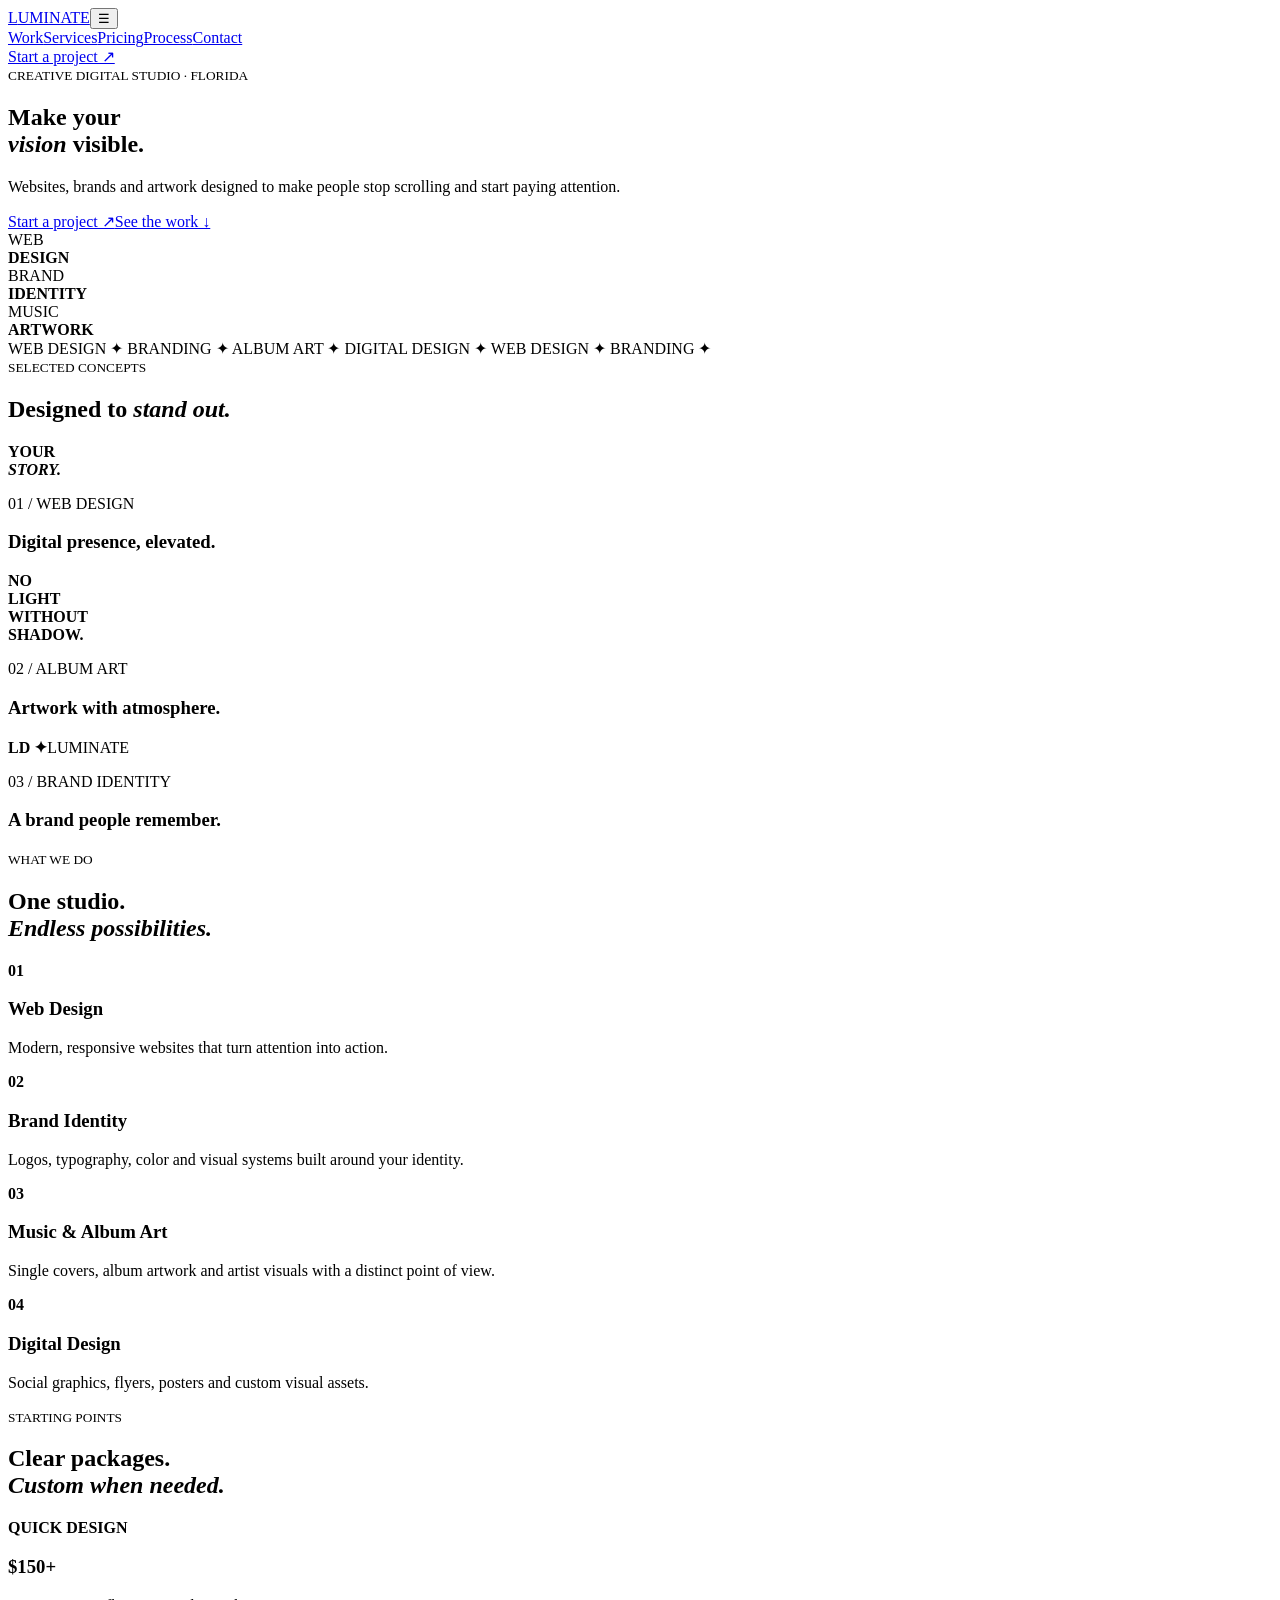
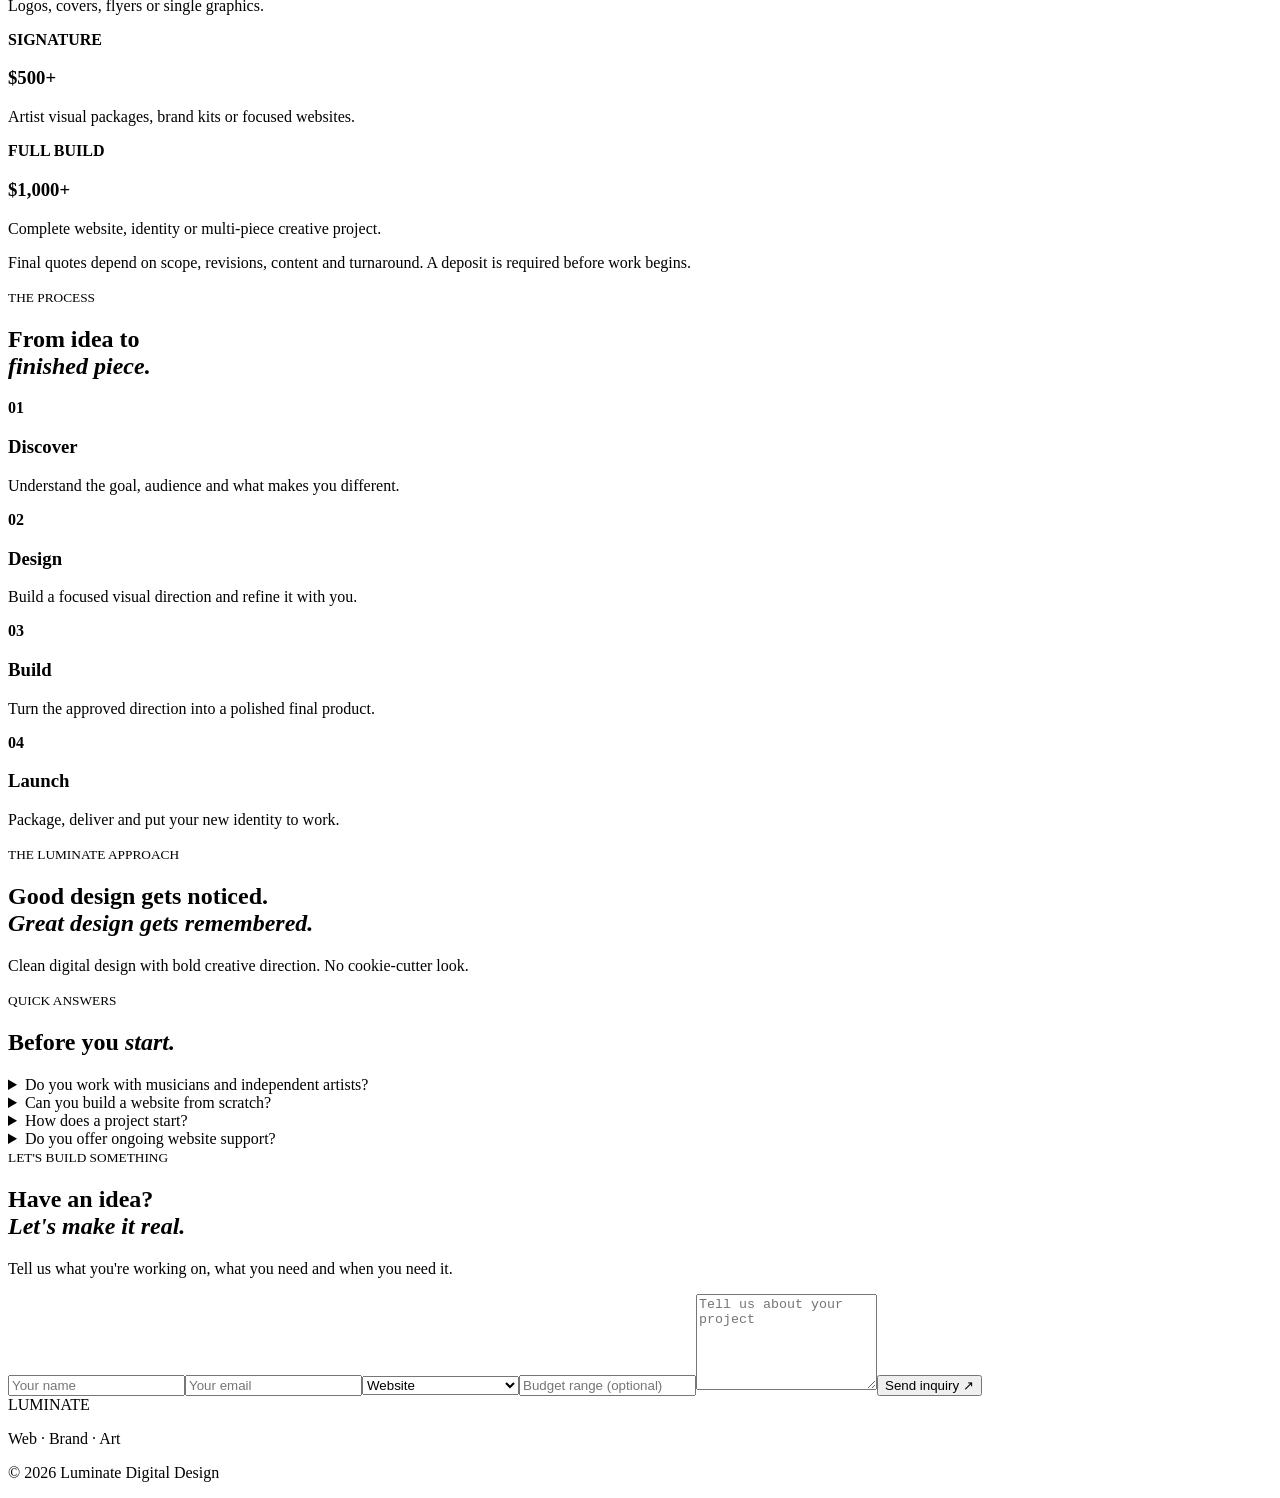
==== index.html @ d730c0eb "Build Luminate website: add index.html" ====
<!doctype html>
<html lang="en">
<head>
<meta charset="utf-8"><meta name="viewport" content="width=device-width,initial-scale=1">
<meta name="description" content="Luminate Digital Design creates bold websites, brand identities, logos, artist visuals, album artwork and digital design.">
<link rel="icon" href="assets/favicon.svg" type="image/svg+xml"><meta name="theme-color" content="#09090b"><meta property="og:title" content="Luminate Digital Design"><meta property="og:description" content="Web. Brand. Art. Make your vision visible.">
<title>Luminate Digital Design — Web · Brand · Art</title><link rel="stylesheet" href="styles.css">
</head>
<body>
<header><a class="logo" href="#top" aria-label="Luminate home">L<span>UMINATE</span></a><button class="menu" id="menu" aria-label="Open menu">☰</button><nav id="nav"><a href="#work">Work</a><a href="#services">Services</a><a href="#pricing">Pricing</a><a href="#process">Process</a><a href="#contact">Contact</a></nav><a class="cta" href="#contact">Start a project ↗</a></header>
<main id="top">
<section class="hero"><div><small>CREATIVE DIGITAL STUDIO · FLORIDA</small><h1>Make your<br><i>vision</i> visible.</h1><p>Websites, brands and artwork designed to make people stop scrolling and start paying attention.</p><div class="actions"><a class="button" href="#contact">Start a project ↗</a><a class="textlink" href="#work">See the work ↓</a></div></div><div class="hero-art"><div class="orb"></div><div class="card c1">WEB<br><b>DESIGN</b></div><div class="card c2">BRAND<br><b>IDENTITY</b></div><div class="card c3">MUSIC<br><b>ARTWORK</b></div></div></section>
<div class="ticker">WEB DESIGN ✦ BRANDING ✦ ALBUM ART ✦ DIGITAL DESIGN ✦ WEB DESIGN ✦ BRANDING ✦</div>
<section id="work"><small>SELECTED CONCEPTS</small><h2>Designed to <i>stand out.</i></h2><div class="grid"><article class="wide"><div class="mock website"><strong>YOUR<br><i>STORY.</i></strong></div><p>01 / WEB DESIGN</p><h3>Digital presence, elevated.</h3></article><article><div class="mock album"><strong>NO<br>LIGHT<br>WITHOUT<br>SHADOW.</strong></div><p>02 / ALBUM ART</p><h3>Artwork with atmosphere.</h3></article><article><div class="mock brand"><strong>LD ✦</strong><span>LUMINATE</span></div><p>03 / BRAND IDENTITY</p><h3>A brand people remember.</h3></article></div></section>
<section id="services"><small>WHAT WE DO</small><h2>One studio.<br><i>Endless possibilities.</i></h2><div class="services"><div><b>01</b><h3>Web Design</h3><p>Modern, responsive websites that turn attention into action.</p></div><div><b>02</b><h3>Brand Identity</h3><p>Logos, typography, color and visual systems built around your identity.</p></div><div><b>03</b><h3>Music & Album Art</h3><p>Single covers, album artwork and artist visuals with a distinct point of view.</p></div><div><b>04</b><h3>Digital Design</h3><p>Social graphics, flyers, posters and custom visual assets.</p></div></div></section>
<section id="pricing"><small>STARTING POINTS</small><h2>Clear packages.<br><i>Custom when needed.</i></h2><div class="prices"><div><b>QUICK DESIGN</b><h3>$150+</h3><p>Logos, covers, flyers or single graphics.</p></div><div><b>SIGNATURE</b><h3>$500+</h3><p>Artist visual packages, brand kits or focused websites.</p></div><div><b>FULL BUILD</b><h3>$1,000+</h3><p>Complete website, identity or multi-piece creative project.</p></div></div><p class="fine">Final quotes depend on scope, revisions, content and turnaround. A deposit is required before work begins.</p></section>
<section id="process"><small>THE PROCESS</small><h2>From idea to<br><i>finished piece.</i></h2><div class="steps"><div><b>01</b><h3>Discover</h3><p>Understand the goal, audience and what makes you different.</p></div><div><b>02</b><h3>Design</h3><p>Build a focused visual direction and refine it with you.</p></div><div><b>03</b><h3>Build</h3><p>Turn the approved direction into a polished final product.</p></div><div><b>04</b><h3>Launch</h3><p>Package, deliver and put your new identity to work.</p></div></div></section>
<section class="manifesto"><small>THE LUMINATE APPROACH</small><h2>Good design gets noticed.<br><i>Great design gets remembered.</i></h2><p>Clean digital design with bold creative direction. No cookie-cutter look.</p></section>
<section class="faq"><small>QUICK ANSWERS</small><h2>Before you <i>start.</i></h2><details><summary>Do you work with musicians and independent artists?</summary><p>Yes. Album covers, single artwork, artist branding and launch graphics are a core part of the studio.</p></details><details><summary>Can you build a website from scratch?</summary><p>Yes. Luminate can handle the visual direction, responsive front-end build and launch-ready files.</p></details><details><summary>How does a project start?</summary><p>Send an inquiry with your idea, scope and deadline. You'll receive a clear next step and quote.</p></details><details><summary>Do you offer ongoing website support?</summary><p>Yes. Maintenance and updates can be added after launch.</p></details></section>
<section id="contact" class="contact"><div><small>LET'S BUILD SOMETHING</small><h2>Have an idea?<br><i>Let's make it real.</i></h2><p>Tell us what you're working on, what you need and when you need it.</p></div><form id="form"><input name="name" required placeholder="Your name"><input name="email" type="email" required placeholder="Your email"><select name="project"><option>Website</option><option>Logo / Branding</option><option>Album / Single Artwork</option><option>Artist Package</option><option>Digital Design</option><option>Other</option></select><input name="budget" placeholder="Budget range (optional)"><textarea name="message" rows="6" required placeholder="Tell us about your project"></textarea><button class="button" type="submit">Send inquiry ↗</button><span id="status" aria-live="polite"></span></form></section>
</main>
<footer><div class="logo">L<span>UMINATE</span></div><p>Web · Brand · Art</p><p>© 2026 Luminate Digital Design</p></footer><script src="script.js"></script>
</body></html>
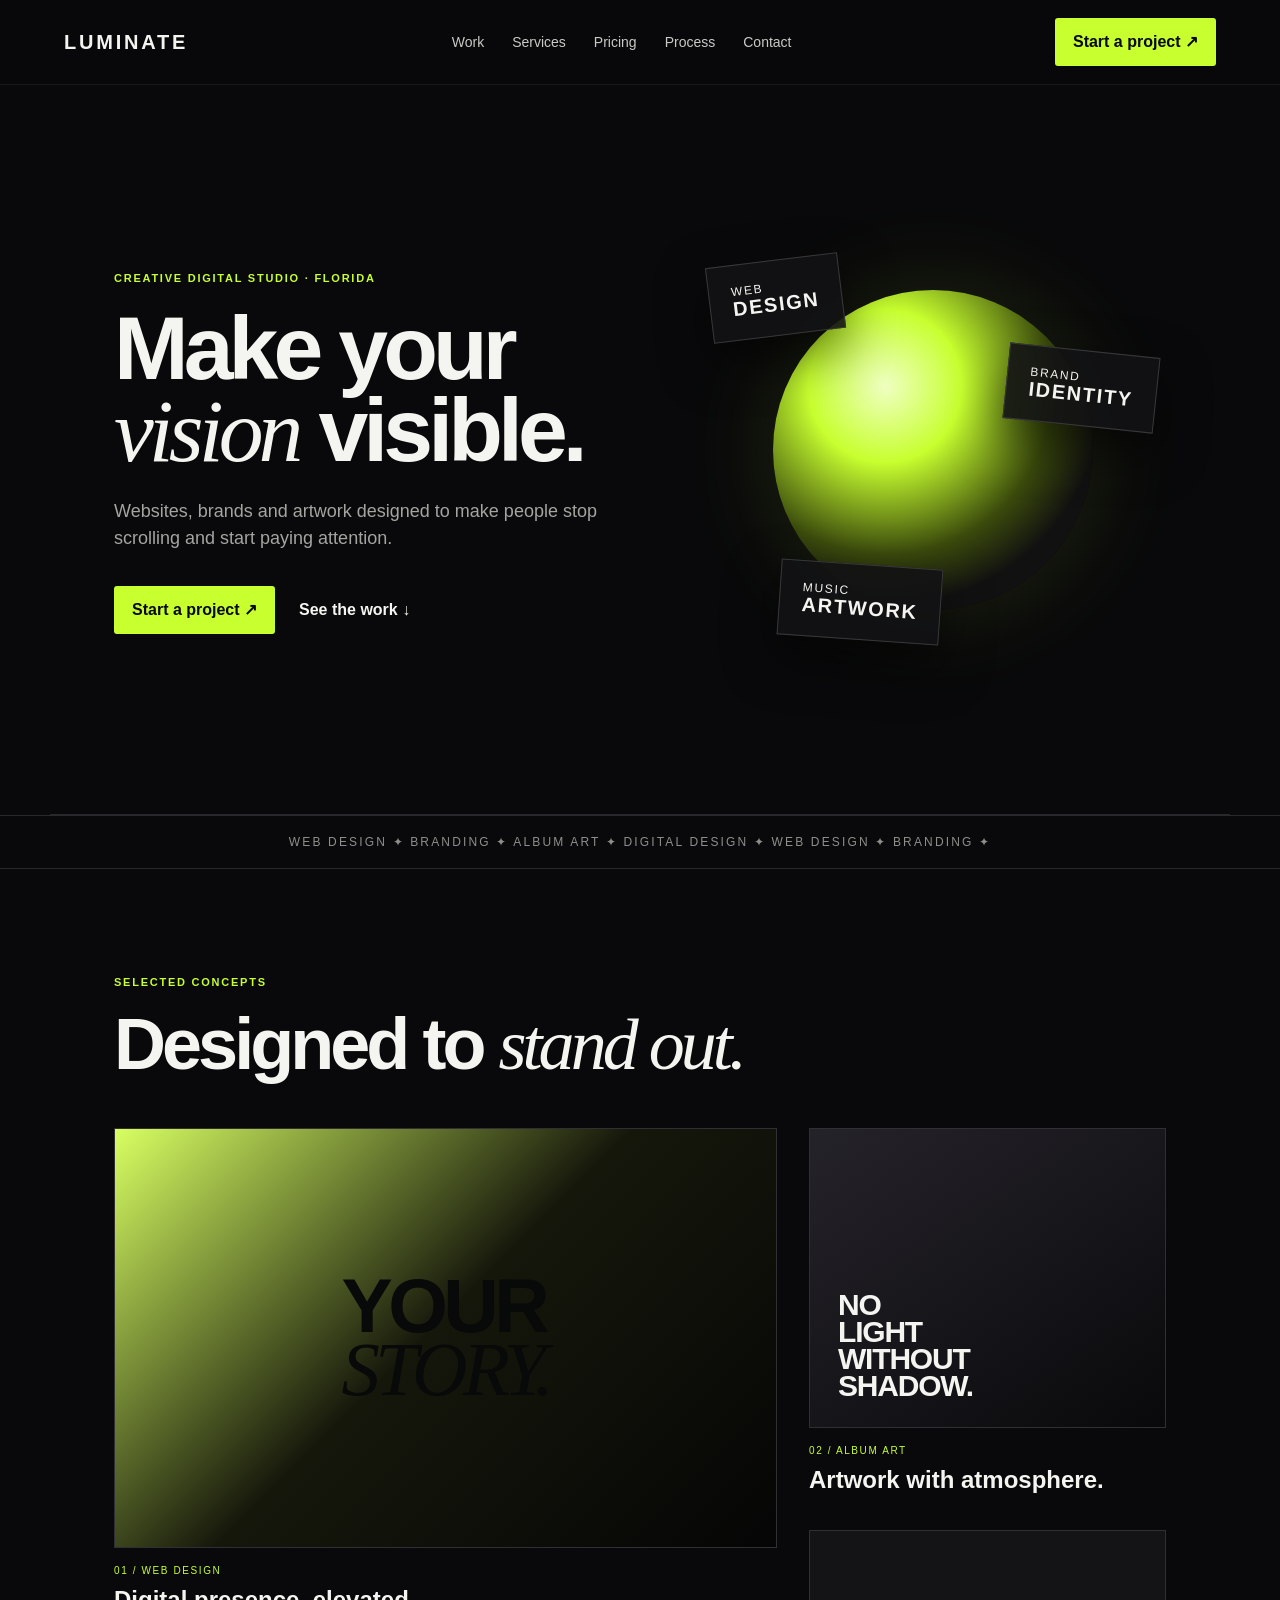
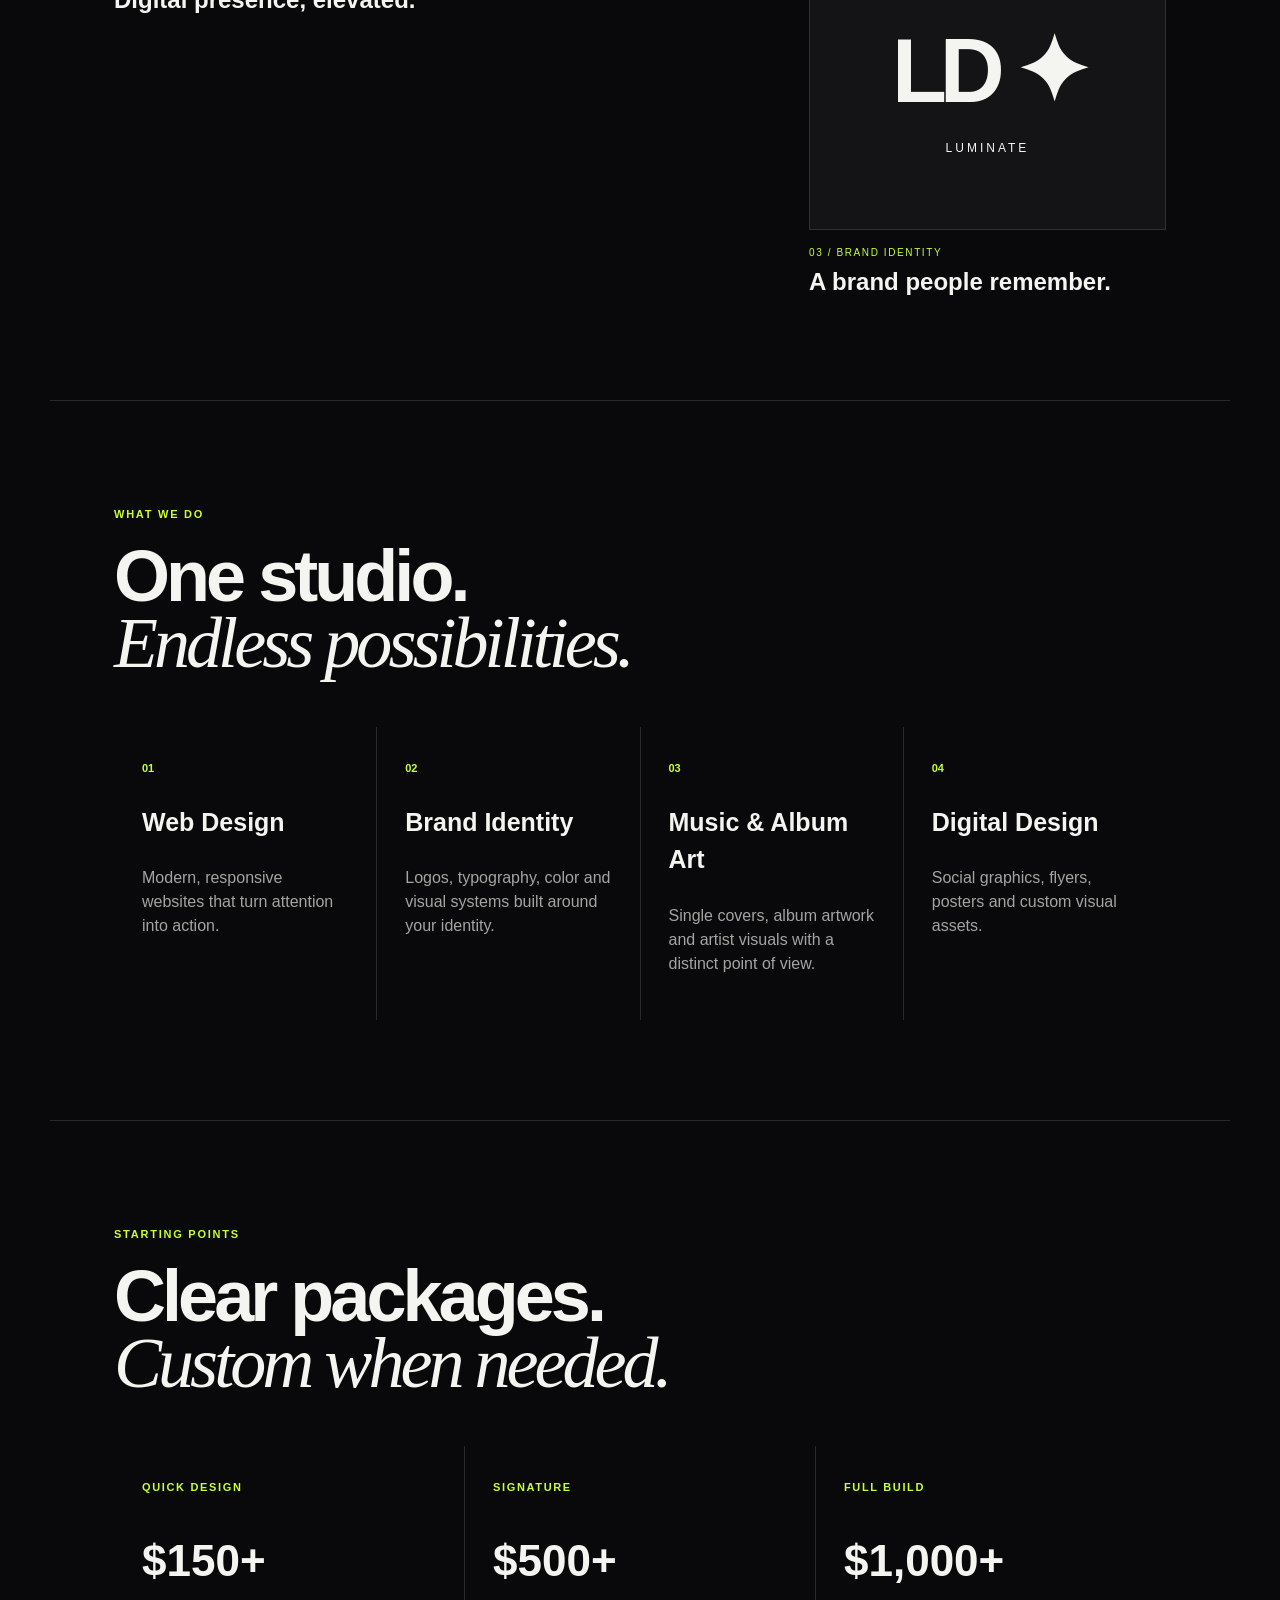
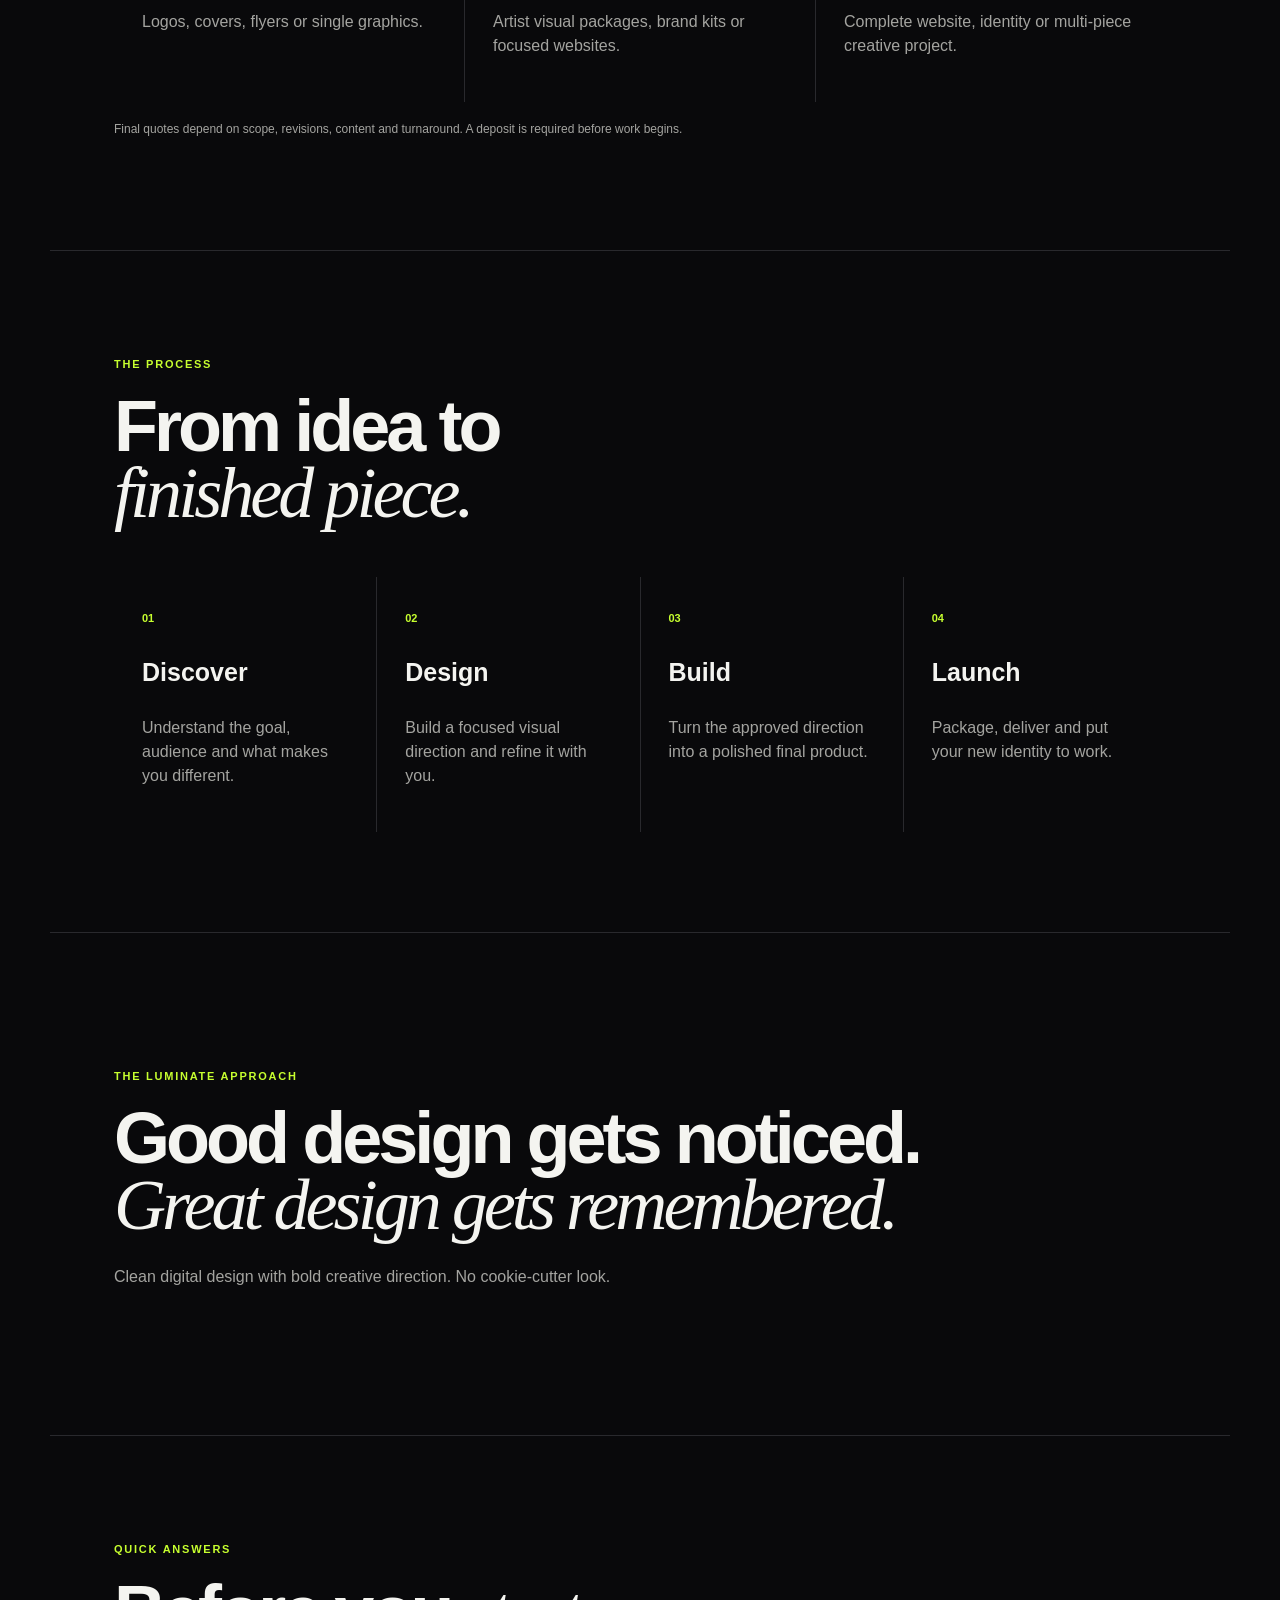
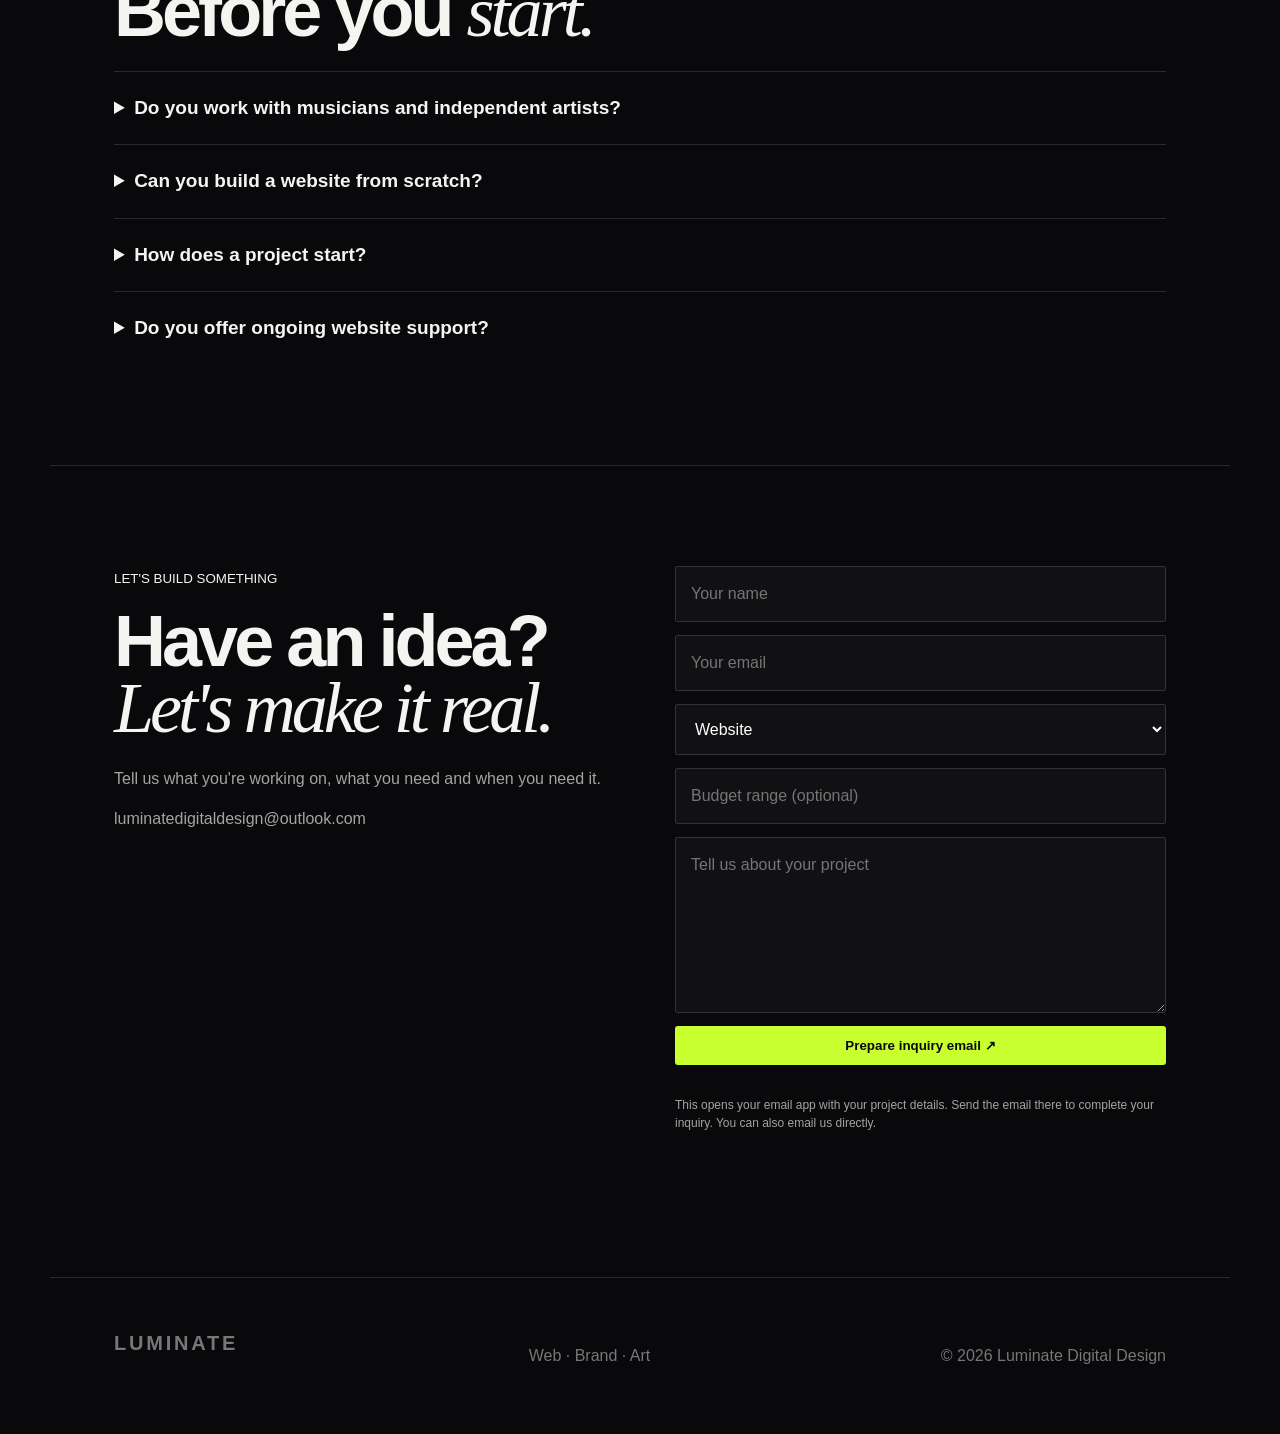
==== commit 42a3b9f8: "Clarify email inquiries and add direct business contact" ====
--- a/index.html
+++ b/index.html
@@ -4,7 +4,7 @@
 <meta charset="utf-8"><meta name="viewport" content="width=device-width,initial-scale=1">
 <meta name="description" content="Luminate Digital Design creates bold websites, brand identities, logos, artist visuals, album artwork and digital design.">
 <link rel="icon" href="assets/favicon.svg" type="image/svg+xml"><meta name="theme-color" content="#09090b"><meta property="og:title" content="Luminate Digital Design"><meta property="og:description" content="Web. Brand. Art. Make your vision visible.">
-<title>Luminate Digital Design — Web · Brand · Art</title><link rel="stylesheet" href="styles.css">
+<link rel="canonical" href="https://luminatedigitaldesign.github.io/LuminateDigitalDesign/"><meta property="og:url" content="https://luminatedigitaldesign.github.io/LuminateDigitalDesign/"><title>Luminate Digital Design — Web · Brand · Art</title><link rel="stylesheet" href="styles.css">
 </head>
 <body>
 <header><a class="logo" href="#top" aria-label="Luminate home">L<span>UMINATE</span></a><button class="menu" id="menu" aria-label="Open menu">☰</button><nav id="nav"><a href="#work">Work</a><a href="#services">Services</a><a href="#pricing">Pricing</a><a href="#process">Process</a><a href="#contact">Contact</a></nav><a class="cta" href="#contact">Start a project ↗</a></header>
@@ -17,7 +17,7 @@
 <section id="process"><small>THE PROCESS</small><h2>From idea to<br><i>finished piece.</i></h2><div class="steps"><div><b>01</b><h3>Discover</h3><p>Understand the goal, audience and what makes you different.</p></div><div><b>02</b><h3>Design</h3><p>Build a focused visual direction and refine it with you.</p></div><div><b>03</b><h3>Build</h3><p>Turn the approved direction into a polished final product.</p></div><div><b>04</b><h3>Launch</h3><p>Package, deliver and put your new identity to work.</p></div></div></section>
 <section class="manifesto"><small>THE LUMINATE APPROACH</small><h2>Good design gets noticed.<br><i>Great design gets remembered.</i></h2><p>Clean digital design with bold creative direction. No cookie-cutter look.</p></section>
 <section class="faq"><small>QUICK ANSWERS</small><h2>Before you <i>start.</i></h2><details><summary>Do you work with musicians and independent artists?</summary><p>Yes. Album covers, single artwork, artist branding and launch graphics are a core part of the studio.</p></details><details><summary>Can you build a website from scratch?</summary><p>Yes. Luminate can handle the visual direction, responsive front-end build and launch-ready files.</p></details><details><summary>How does a project start?</summary><p>Send an inquiry with your idea, scope and deadline. You'll receive a clear next step and quote.</p></details><details><summary>Do you offer ongoing website support?</summary><p>Yes. Maintenance and updates can be added after launch.</p></details></section>
-<section id="contact" class="contact"><div><small>LET'S BUILD SOMETHING</small><h2>Have an idea?<br><i>Let's make it real.</i></h2><p>Tell us what you're working on, what you need and when you need it.</p></div><form id="form"><input name="name" required placeholder="Your name"><input name="email" type="email" required placeholder="Your email"><select name="project"><option>Website</option><option>Logo / Branding</option><option>Album / Single Artwork</option><option>Artist Package</option><option>Digital Design</option><option>Other</option></select><input name="budget" placeholder="Budget range (optional)"><textarea name="message" rows="6" required placeholder="Tell us about your project"></textarea><button class="button" type="submit">Send inquiry ↗</button><span id="status" aria-live="polite"></span></form></section>
+<section id="contact" class="contact"><div><small>LET'S BUILD SOMETHING</small><h2>Have an idea?<br><i>Let's make it real.</i></h2><p>Tell us what you're working on, what you need and when you need it.</p><p><a href="mailto:luminatedigitaldesign@outlook.com">luminatedigitaldesign@outlook.com</a></p></div><form id="form"><input name="name" aria-label="Your name" autocomplete="name" required placeholder="Your name"><input name="email" aria-label="Your email" autocomplete="email" type="email" required placeholder="Your email"><select name="project" aria-label="Project type"><option>Website</option><option>Logo / Branding</option><option>Album / Single Artwork</option><option>Artist Package</option><option>Digital Design</option><option>Other</option></select><input name="budget" aria-label="Budget range" placeholder="Budget range (optional)"><textarea name="message" aria-label="Project details" rows="6" required placeholder="Tell us about your project"></textarea><button class="button" type="submit">Prepare inquiry email ↗</button><p class="fine">This opens your email app with your project details. Send the email there to complete your inquiry. You can also email us directly.</p><span id="status" aria-live="polite"></span></form></section>
 </main>
 <footer><div class="logo">L<span>UMINATE</span></div><p>Web · Brand · Art</p><p>© 2026 Luminate Digital Design</p></footer><script src="script.js"></script>
 </body></html>
--- a/styles.css
+++ b/styles.css
@@ -0,0 +1 @@
+:root{--bg:#09090b;--panel:#111114;--text:#f4f4f0;--muted:#a4a4a0;--line:#29292d;--accent:#c7ff2f;--max:1180px}*{box-sizing:border-box}html{scroll-behavior:smooth}body{margin:0;background:var(--bg);color:var(--text);font-family:Inter,Arial,sans-serif;line-height:1.5}a{color:inherit;text-decoration:none}header{position:sticky;top:0;z-index:20;display:flex;align-items:center;justify-content:space-between;gap:24px;padding:18px 5%;background:#09090be8;backdrop-filter:blur(14px);border-bottom:1px solid #ffffff12}.logo{font-weight:900;letter-spacing:.14em;font-size:20px}nav{display:flex;gap:28px;color:#c9c9c5;font-size:14px}nav a:hover,.textlink:hover{color:var(--accent)}.cta,.button{background:var(--accent);color:#09090b;border:0;padding:12px 18px;font-weight:800;border-radius:3px;display:inline-block;cursor:pointer}.menu{display:none;background:none;border:0;color:#fff;font-size:26px}.hero,section{max-width:var(--max);margin:auto;padding:100px 5%}.hero{min-height:730px;display:grid;grid-template-columns:1.05fr .95fr;align-items:center;gap:70px}.hero small,section>small{letter-spacing:.16em;color:var(--accent);font-weight:800;font-size:11px}.hero h1,h2{font-size:clamp(50px,7vw,94px);line-height:.92;letter-spacing:-.055em;margin:18px 0 26px}.hero h1 i,h2 i{font-family:Georgia,serif;font-weight:400}.hero p{max-width:620px;color:var(--muted);font-size:18px}.actions{display:flex;gap:24px;align-items:center;margin-top:34px}.textlink{font-weight:700}.hero-art{height:500px;position:relative}.orb{position:absolute;width:320px;height:320px;border-radius:50%;background:radial-gradient(circle at 35% 30%,#efffc2,#c7ff2f 25%,#3b4b0c 55%,#111 72%);left:50%;top:50%;transform:translate(-50%,-50%);box-shadow:0 0 100px #c7ff2f1f}.card{position:absolute;background:#121214e8;border:1px solid #38383b;padding:20px 22px;line-height:1.05;font-size:12px;letter-spacing:.14em;box-shadow:0 20px 50px #0008}.card b{font-size:20px}.c1{left:2%;top:12%;transform:rotate(-7deg)}.c2{right:2%;top:30%;transform:rotate(6deg)}.c3{left:17%;bottom:12%;transform:rotate(4deg)}.ticker{border-block:1px solid var(--line);padding:17px 0;white-space:nowrap;overflow:hidden;color:#8e8e8a;font-size:12px;letter-spacing:.18em;text-align:center}section{border-bottom:1px solid var(--line)}section h2{font-size:clamp(44px,6vw,72px)}.grid{display:grid;grid-template-columns:1.3fr .7fr;gap:32px;margin-top:50px}.grid .wide{grid-row:span 2}.mock{min-height:420px;border:1px solid #303034;display:flex;align-items:center;justify-content:center;overflow:hidden}.mock.website{background:linear-gradient(135deg,#d8ff62,#15170b 48%,#050505);color:#080909}.mock.website strong{font-size:clamp(45px,6vw,80px);line-height:.82;letter-spacing:-.06em}.mock.website i{font-family:Georgia,serif;font-weight:400}.mock.album{min-height:300px;background:linear-gradient(145deg,#25232a,#09090b);align-items:flex-end;justify-content:flex-start;padding:28px}.mock.album strong{font-size:30px;line-height:.9;letter-spacing:-.04em}.mock.brand{min-height:300px;background:#141416;flex-direction:column}.mock.brand strong{font-size:90px;letter-spacing:-.08em}.mock.brand span{letter-spacing:.25em;font-size:12px}.grid article p{color:var(--accent);font-size:10px;letter-spacing:.16em;margin:15px 0 4px}.grid h3{margin:0;font-size:24px}.services,.prices,.steps{display:grid;grid-template-columns:repeat(4,1fr);gap:1px;background:var(--line);margin-top:50px}.services>div,.prices>div,.steps>div{background:var(--bg);padding:28px;min-height:230px}.services b,.steps b{color:var(--accent);font-size:11px}.services h3,.steps h3{font-size:25px}.services p,.steps p,.prices p,.manifesto p,.contact p,.fine{color:var(--muted)}.prices{grid-template-columns:repeat(3,1fr)}.prices>div{min-height:210px}.prices b{font-size:11px;letter-spacing:.15em;color:var(--accent)}.prices h3{font-size:44px;margin:30px 0 5px}.fine{font-size:12px;margin-top:18px}.manifesto{padding-block:130px}.faq details{border-top:1px solid var(--line);padding:22px 0}.faq summary{cursor:pointer;font-size:19px;font-weight:700}.faq details p{max-width:700px;color:var(--muted)}.contact{display:grid;grid-template-columns:1fr 1fr;gap:70px}.contact form{display:grid;gap:13px}input,select,textarea{width:100%;background:#111114;border:1px solid #333337;color:#fff;padding:15px;font:inherit;border-radius:2px}input:focus,select:focus,textarea:focus{outline:2px solid var(--accent);outline-offset:-2px}textarea{resize:vertical}#status{font-size:13px;color:var(--accent);min-height:20px}footer{max-width:var(--max);margin:auto;padding:50px 5%;display:flex;justify-content:space-between;gap:20px;flex-wrap:wrap;color:#777}.button:hover,.cta:hover{filter:brightness(1.08)}@media(max-width:800px){header{padding:15px 5%}.menu{display:block}header nav,header>.cta{display:none}header nav.open{display:flex;position:absolute;top:68px;left:0;right:0;background:#0d0d0f;padding:22px 5%;border-bottom:1px solid var(--line);flex-direction:column;gap:18px}.hero{grid-template-columns:1fr;min-height:auto;padding-top:75px}.hero-art{height:380px}.orb{width:250px;height:250px}.grid{grid-template-columns:1fr}.grid .wide{grid-row:auto}.services,.steps{grid-template-columns:1fr 1fr}.prices,.contact{grid-template-columns:1fr}.contact{gap:30px}section{padding-block:75px}}@media(max-width:520px){.hero h1{font-size:54px}.hero-art{height:300px}.card{padding:14px}.services,.steps{grid-template-columns:1fr}.actions{flex-direction:column;align-items:flex-start}.mock{min-height:320px}}
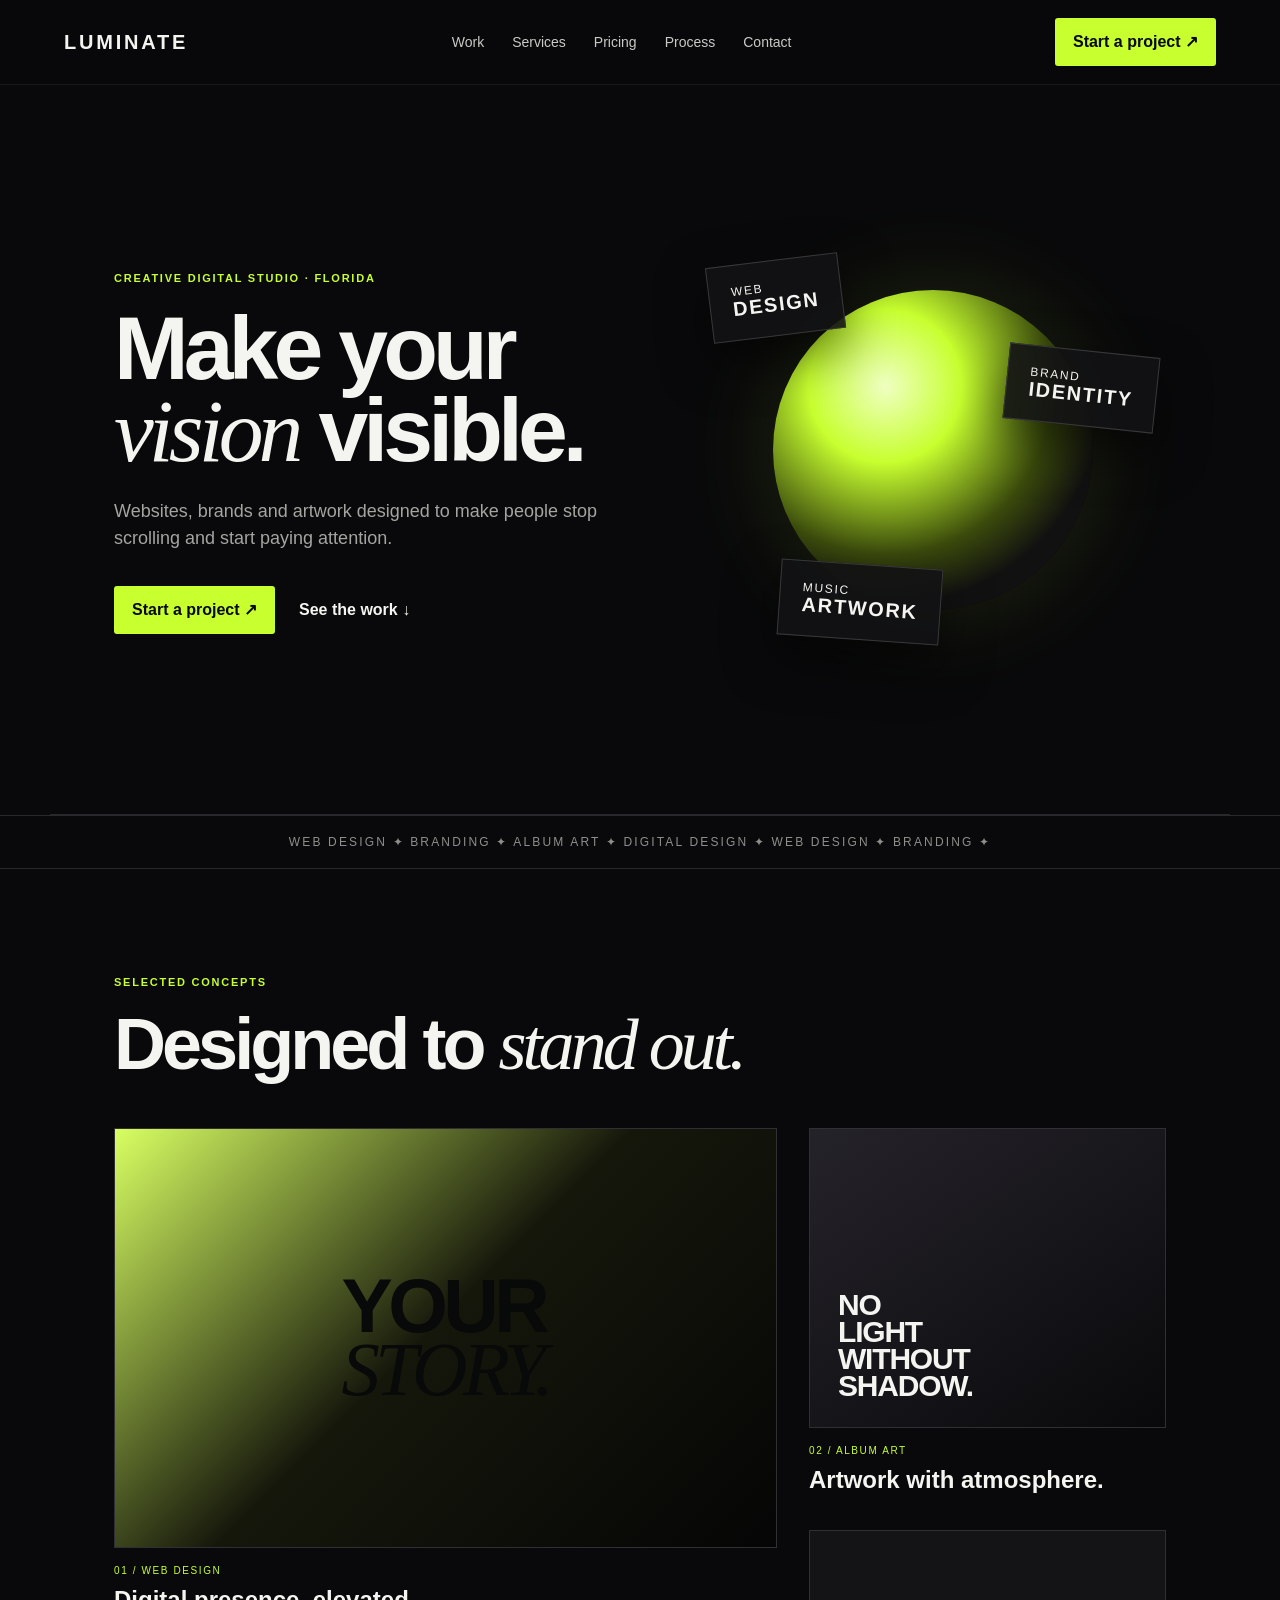
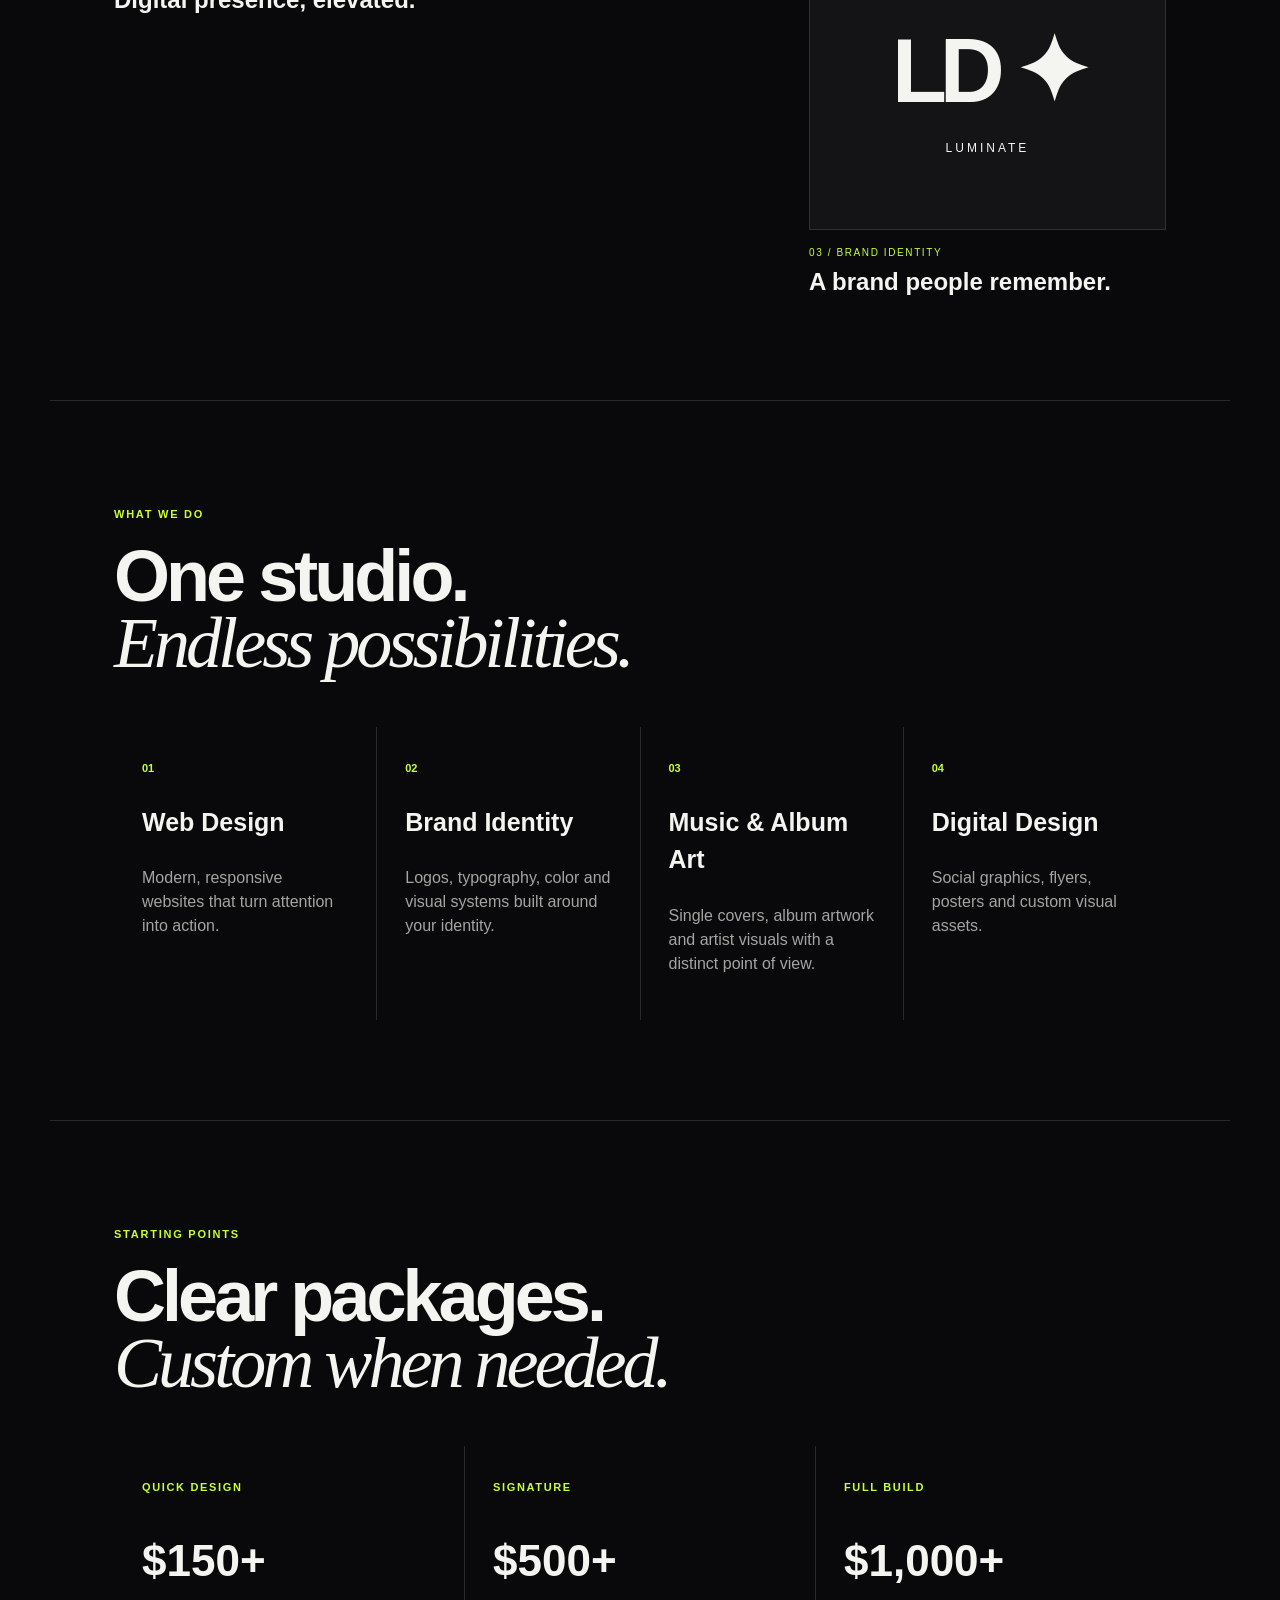
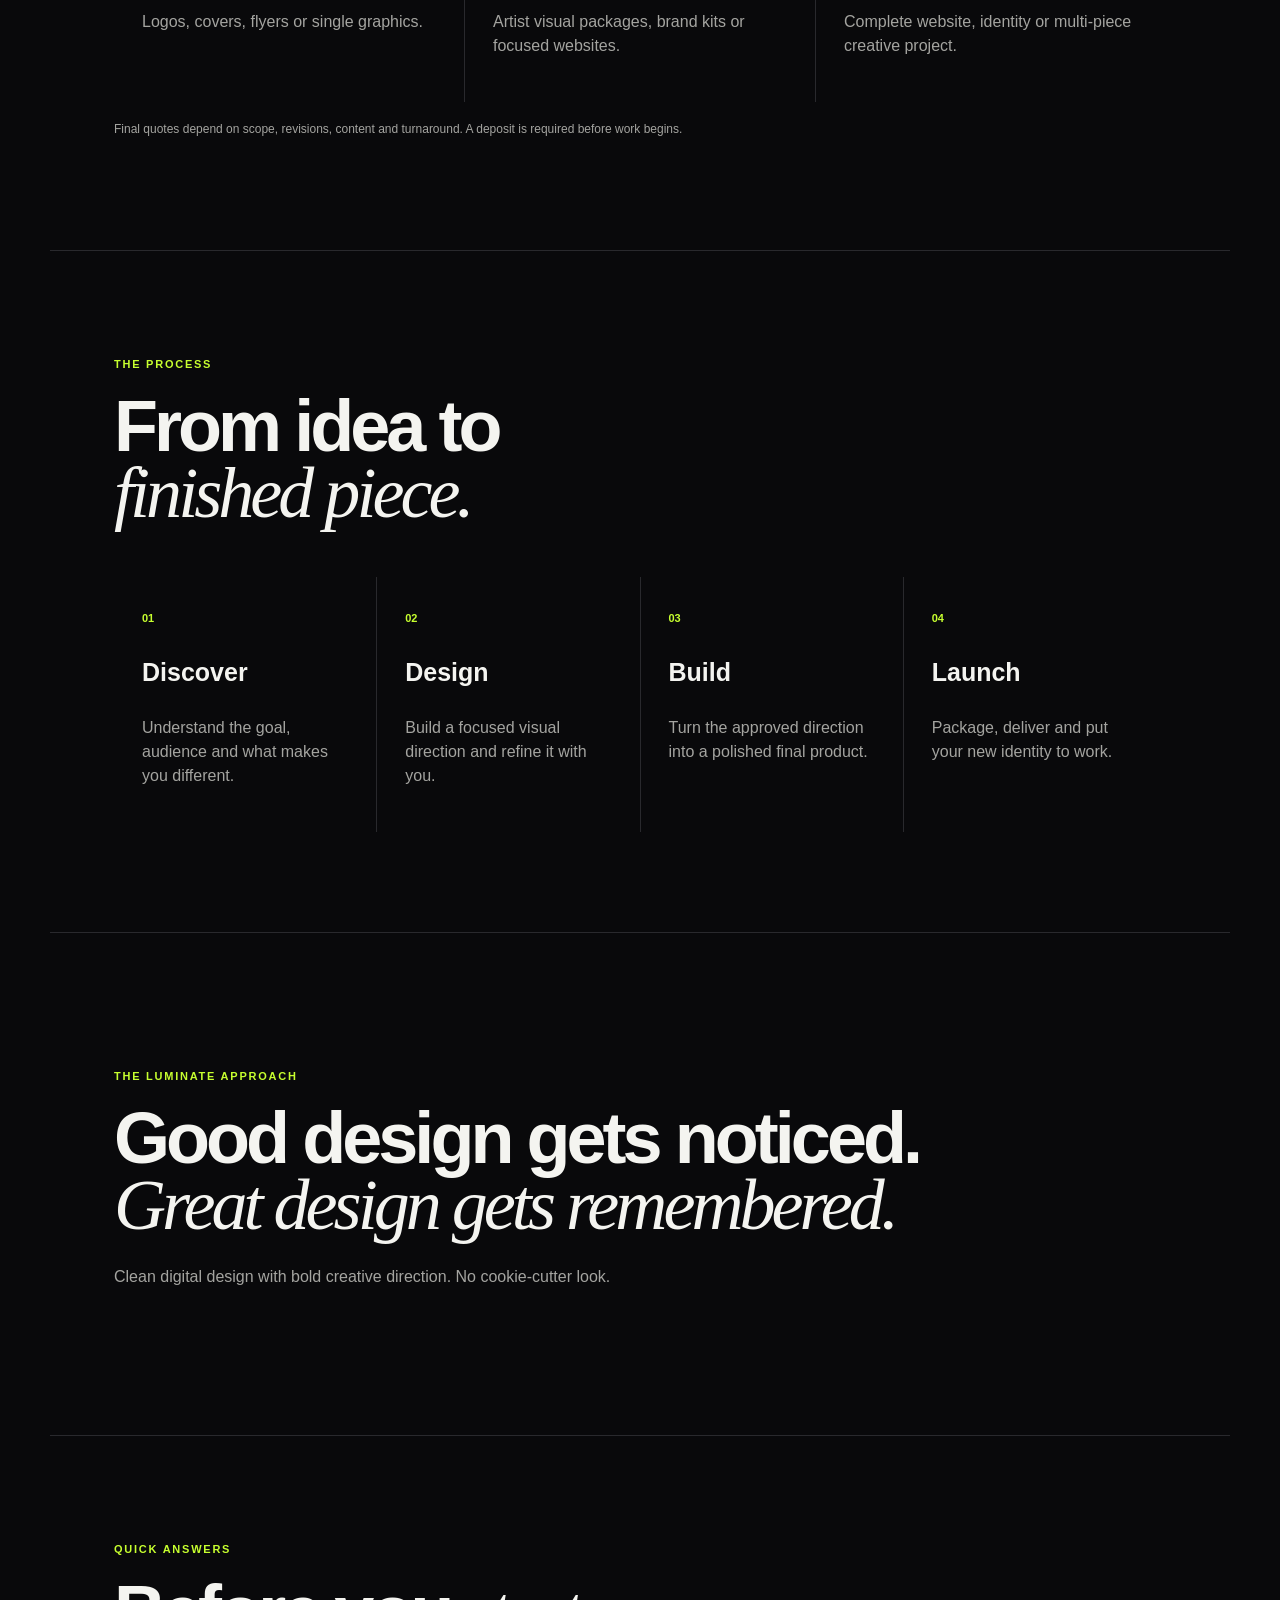
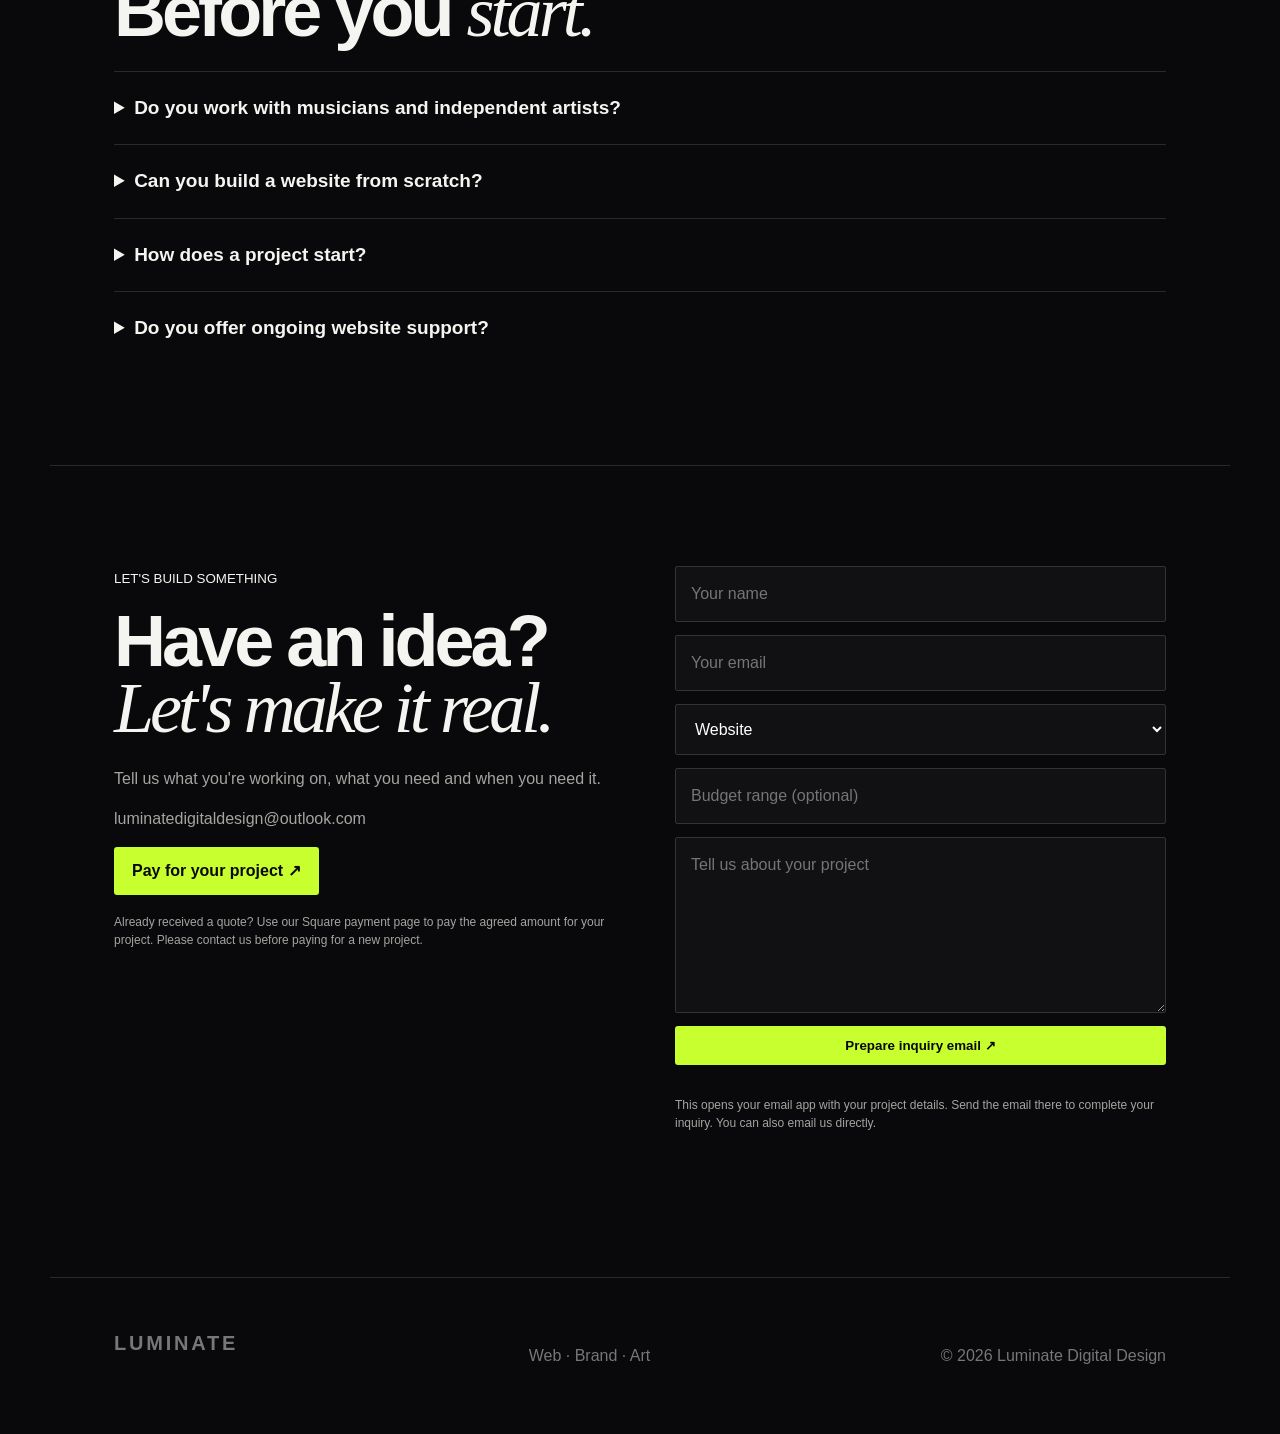
==== commit b34d65e5: "Connect Square project payment link to website" ====
--- a/index.html
+++ b/index.html
@@ -17,7 +17,7 @@
 <section id="process"><small>THE PROCESS</small><h2>From idea to<br><i>finished piece.</i></h2><div class="steps"><div><b>01</b><h3>Discover</h3><p>Understand the goal, audience and what makes you different.</p></div><div><b>02</b><h3>Design</h3><p>Build a focused visual direction and refine it with you.</p></div><div><b>03</b><h3>Build</h3><p>Turn the approved direction into a polished final product.</p></div><div><b>04</b><h3>Launch</h3><p>Package, deliver and put your new identity to work.</p></div></div></section>
 <section class="manifesto"><small>THE LUMINATE APPROACH</small><h2>Good design gets noticed.<br><i>Great design gets remembered.</i></h2><p>Clean digital design with bold creative direction. No cookie-cutter look.</p></section>
 <section class="faq"><small>QUICK ANSWERS</small><h2>Before you <i>start.</i></h2><details><summary>Do you work with musicians and independent artists?</summary><p>Yes. Album covers, single artwork, artist branding and launch graphics are a core part of the studio.</p></details><details><summary>Can you build a website from scratch?</summary><p>Yes. Luminate can handle the visual direction, responsive front-end build and launch-ready files.</p></details><details><summary>How does a project start?</summary><p>Send an inquiry with your idea, scope and deadline. You'll receive a clear next step and quote.</p></details><details><summary>Do you offer ongoing website support?</summary><p>Yes. Maintenance and updates can be added after launch.</p></details></section>
-<section id="contact" class="contact"><div><small>LET'S BUILD SOMETHING</small><h2>Have an idea?<br><i>Let's make it real.</i></h2><p>Tell us what you're working on, what you need and when you need it.</p><p><a href="mailto:luminatedigitaldesign@outlook.com">luminatedigitaldesign@outlook.com</a></p></div><form id="form"><input name="name" aria-label="Your name" autocomplete="name" required placeholder="Your name"><input name="email" aria-label="Your email" autocomplete="email" type="email" required placeholder="Your email"><select name="project" aria-label="Project type"><option>Website</option><option>Logo / Branding</option><option>Album / Single Artwork</option><option>Artist Package</option><option>Digital Design</option><option>Other</option></select><input name="budget" aria-label="Budget range" placeholder="Budget range (optional)"><textarea name="message" aria-label="Project details" rows="6" required placeholder="Tell us about your project"></textarea><button class="button" type="submit">Prepare inquiry email ↗</button><p class="fine">This opens your email app with your project details. Send the email there to complete your inquiry. You can also email us directly.</p><span id="status" aria-live="polite"></span></form></section>
+<section id="contact" class="contact"><div><small>LET'S BUILD SOMETHING</small><h2>Have an idea?<br><i>Let's make it real.</i></h2><p>Tell us what you're working on, what you need and when you need it.</p><p><a href="mailto:luminatedigitaldesign@outlook.com">luminatedigitaldesign@outlook.com</a></p><p><a class="button" href="https://square.link/u/USXY8X4Q" target="_blank" rel="noopener noreferrer">Pay for your project ↗</a></p><p class="fine">Already received a quote? Use our Square payment page to pay the agreed amount for your project. Please contact us before paying for a new project.</p></div><form id="form"><input name="name" aria-label="Your name" autocomplete="name" required placeholder="Your name"><input name="email" aria-label="Your email" autocomplete="email" type="email" required placeholder="Your email"><select name="project" aria-label="Project type"><option>Website</option><option>Logo / Branding</option><option>Album / Single Artwork</option><option>Artist Package</option><option>Digital Design</option><option>Other</option></select><input name="budget" aria-label="Budget range" placeholder="Budget range (optional)"><textarea name="message" aria-label="Project details" rows="6" required placeholder="Tell us about your project"></textarea><button class="button" type="submit">Prepare inquiry email ↗</button><p class="fine">This opens your email app with your project details. Send the email there to complete your inquiry. You can also email us directly.</p><span id="status" aria-live="polite"></span></form></section>
 </main>
 <footer><div class="logo">L<span>UMINATE</span></div><p>Web · Brand · Art</p><p>© 2026 Luminate Digital Design</p></footer><script src="script.js"></script>
 </body></html>
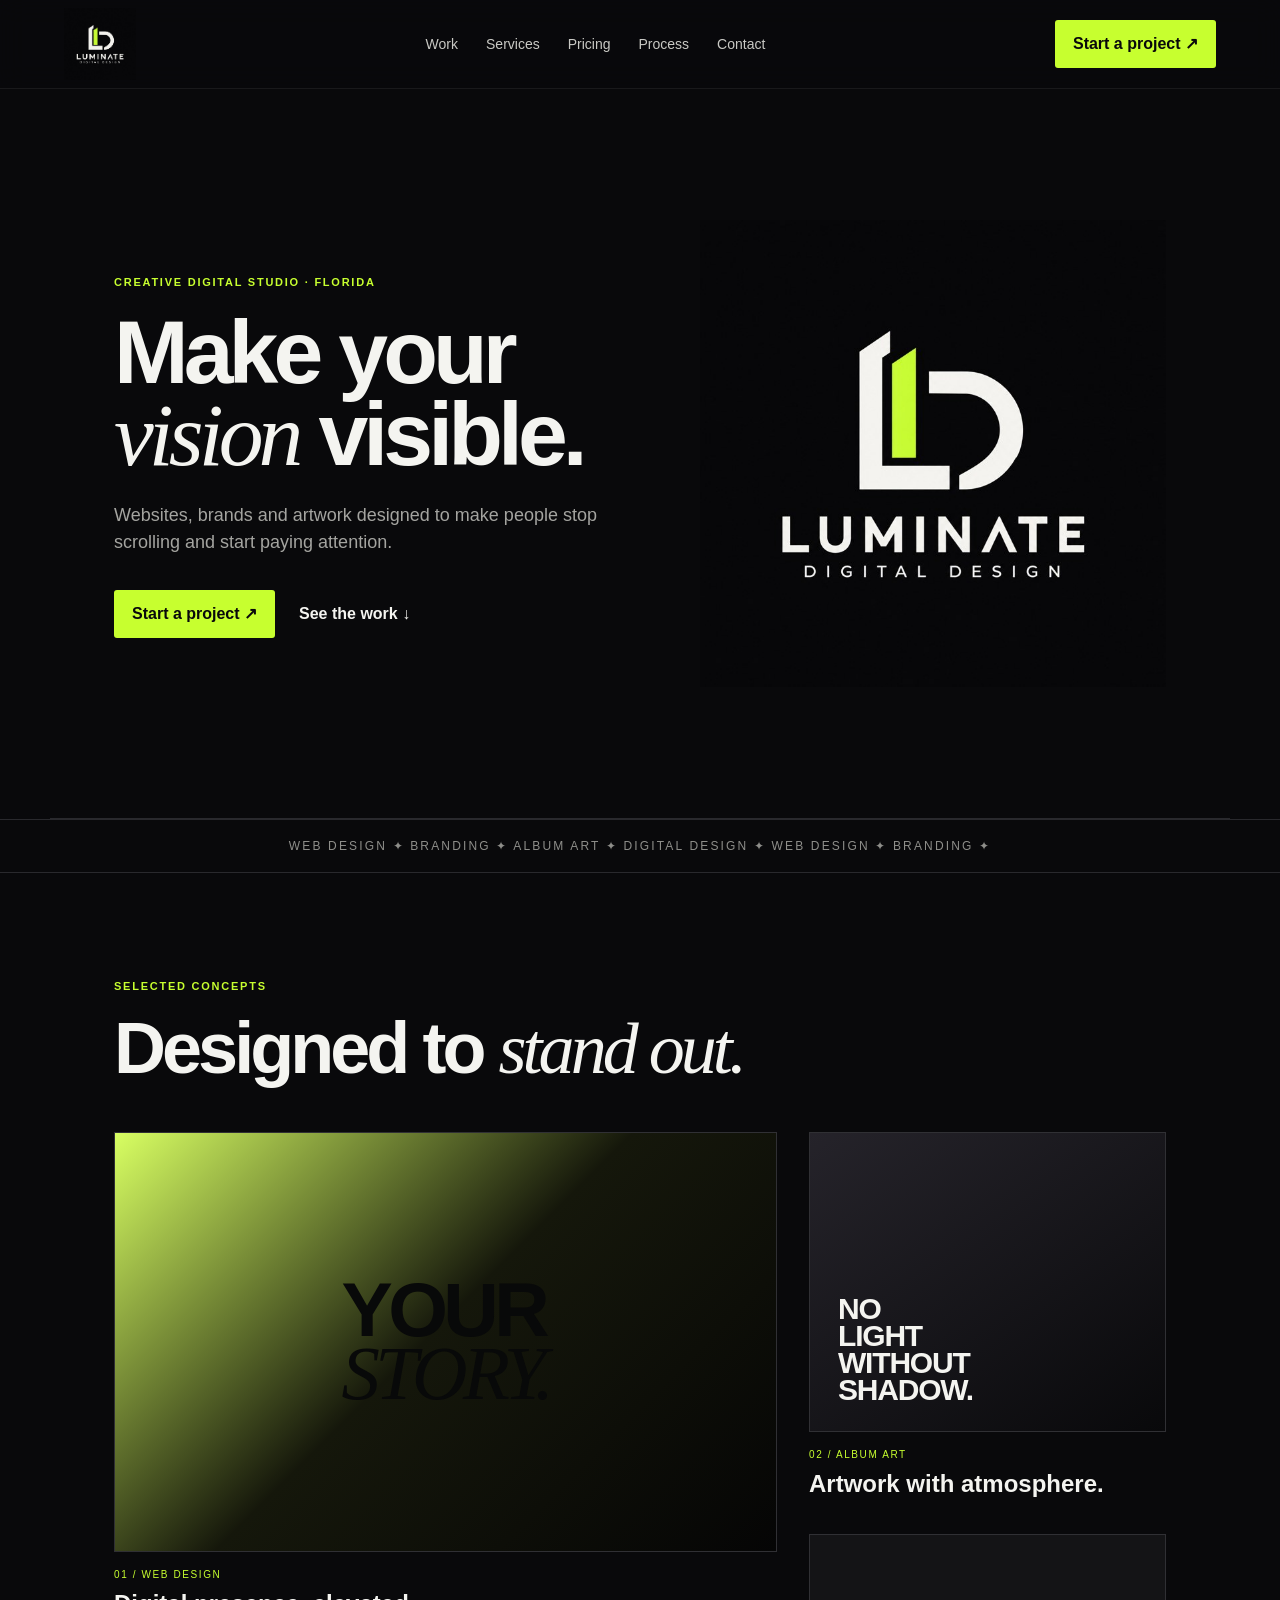
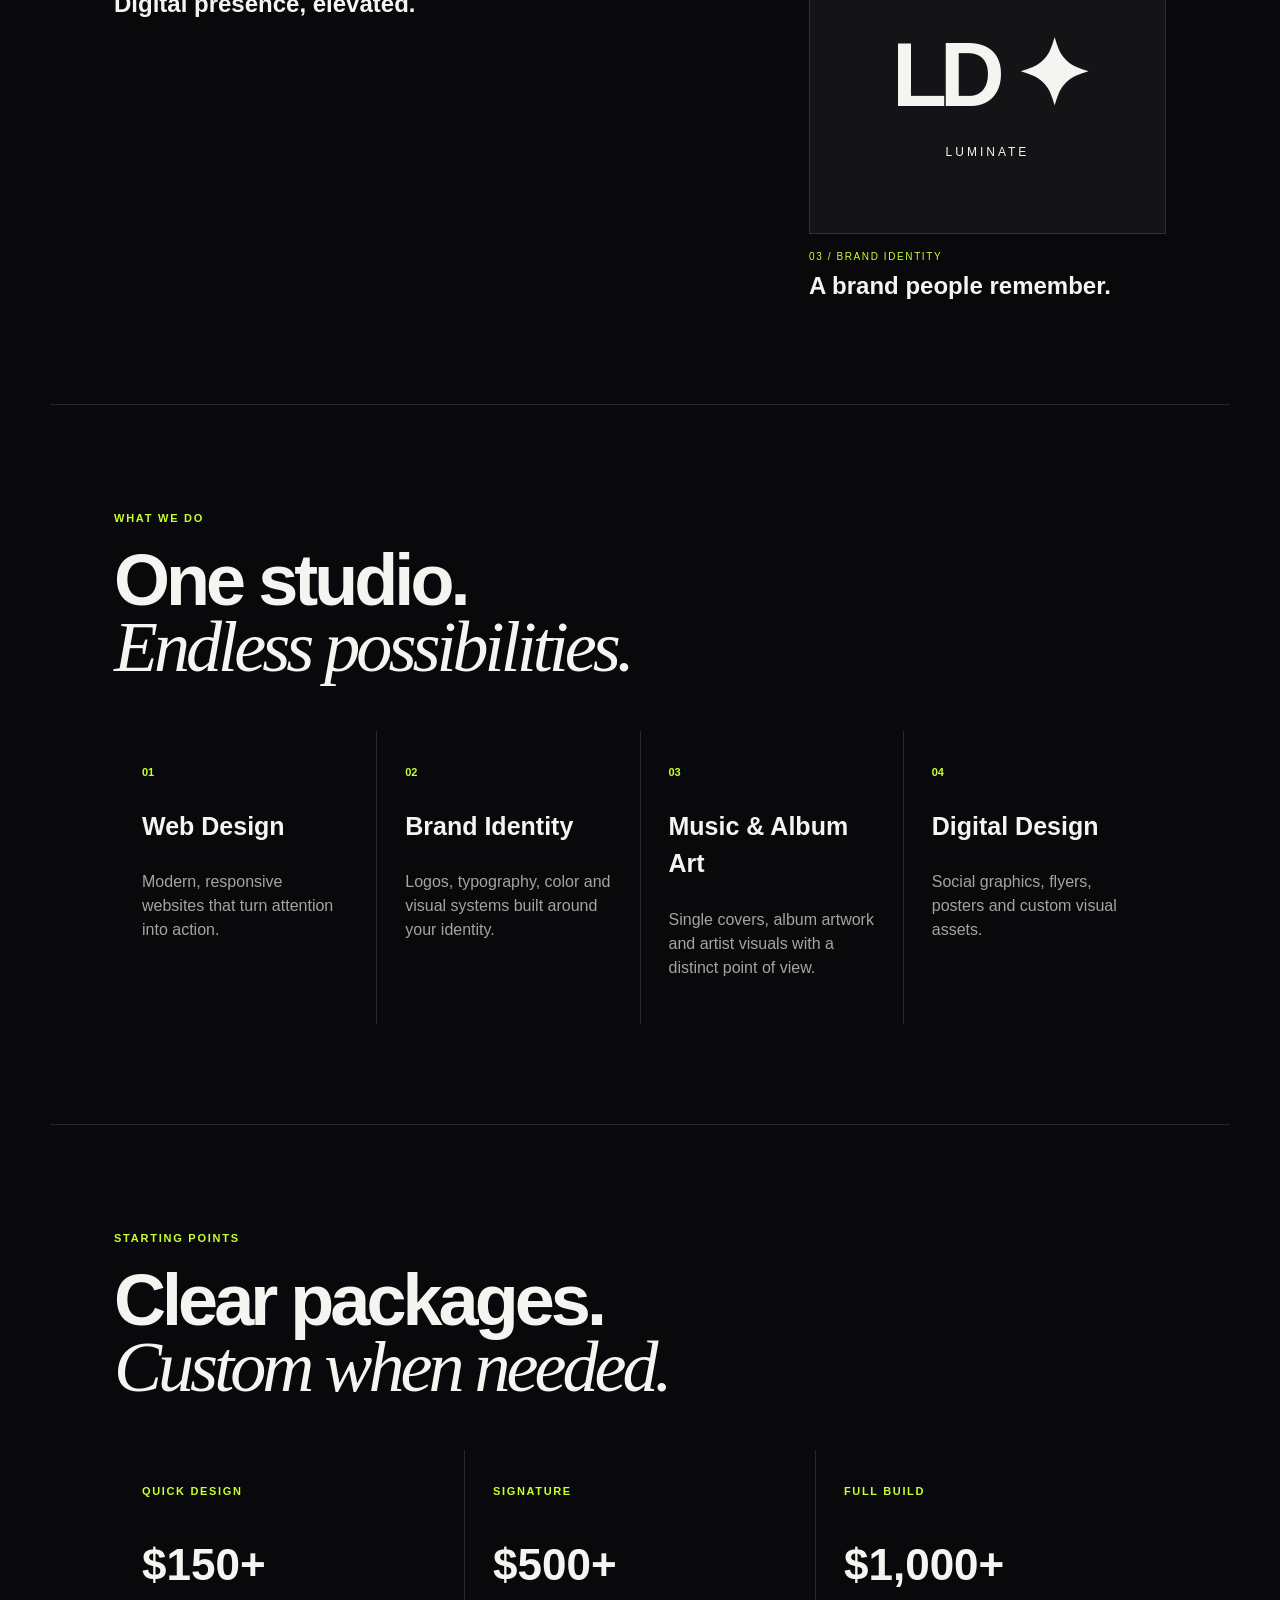
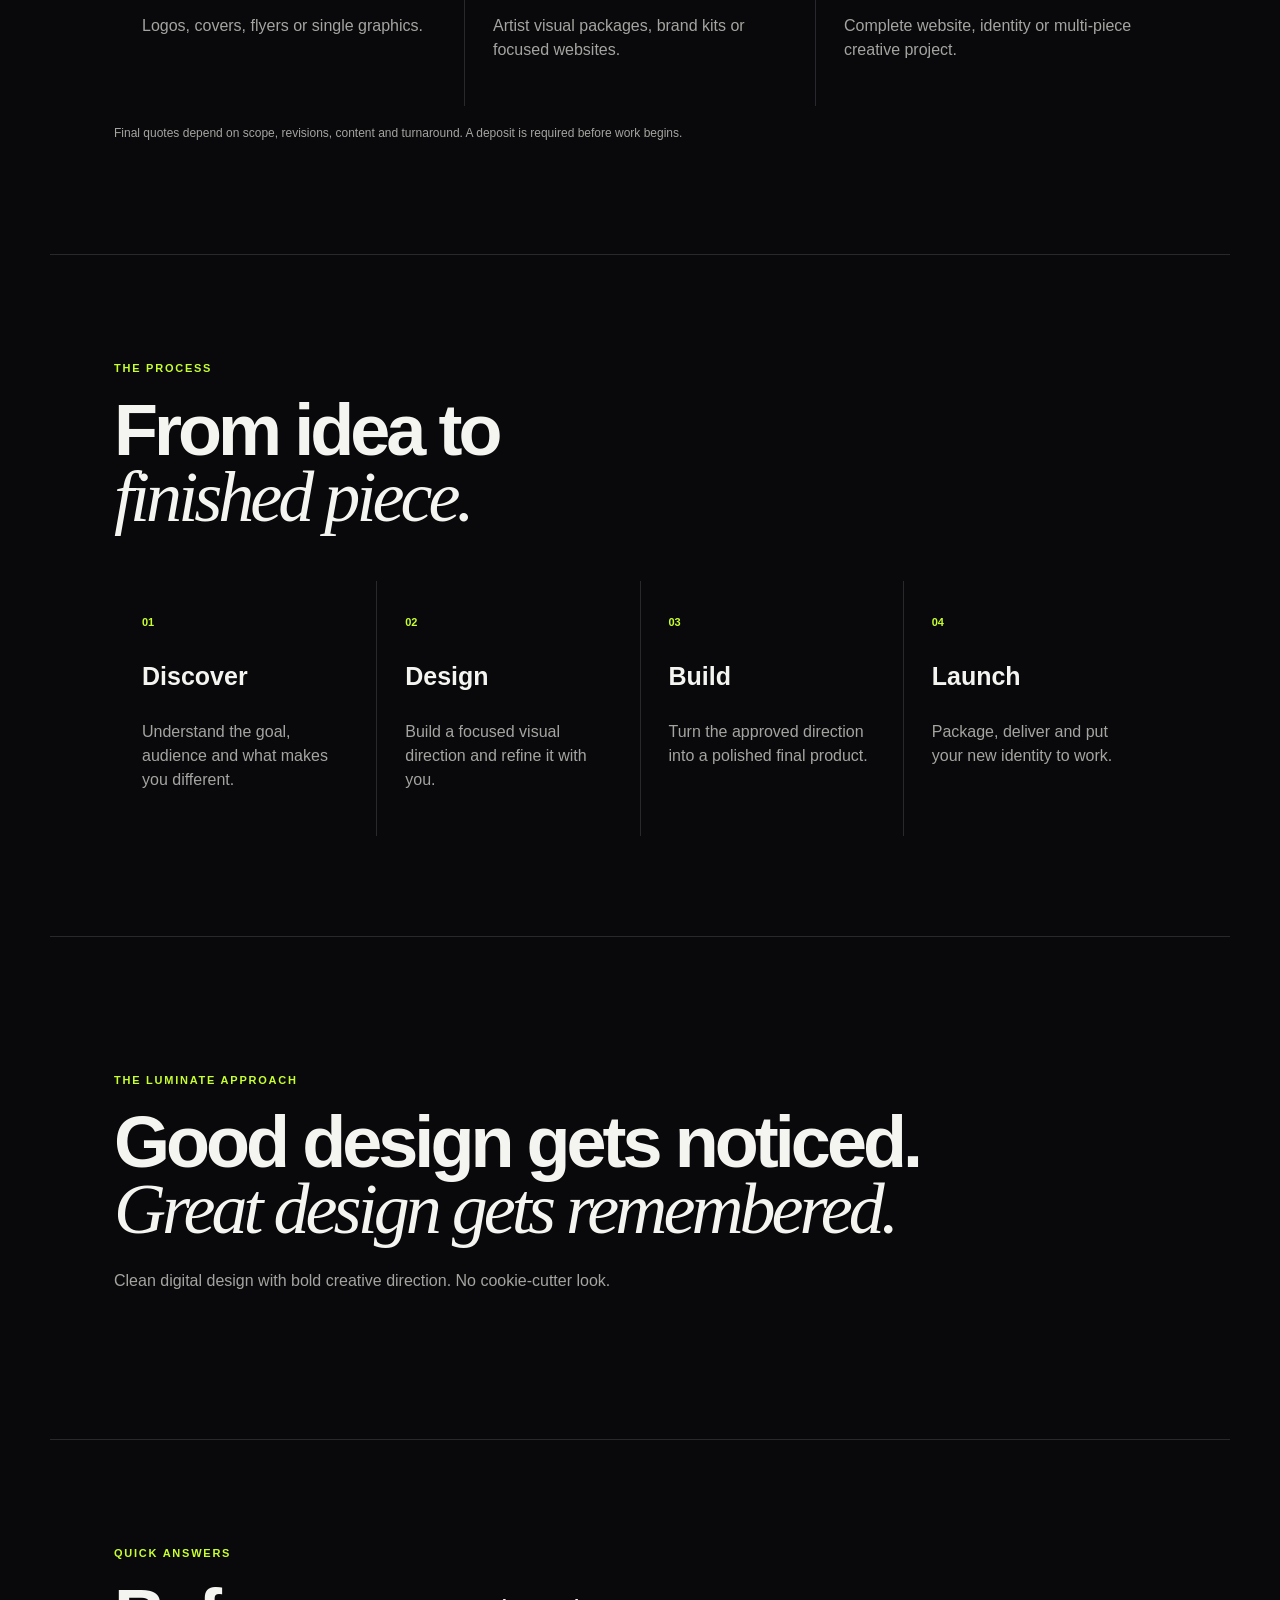
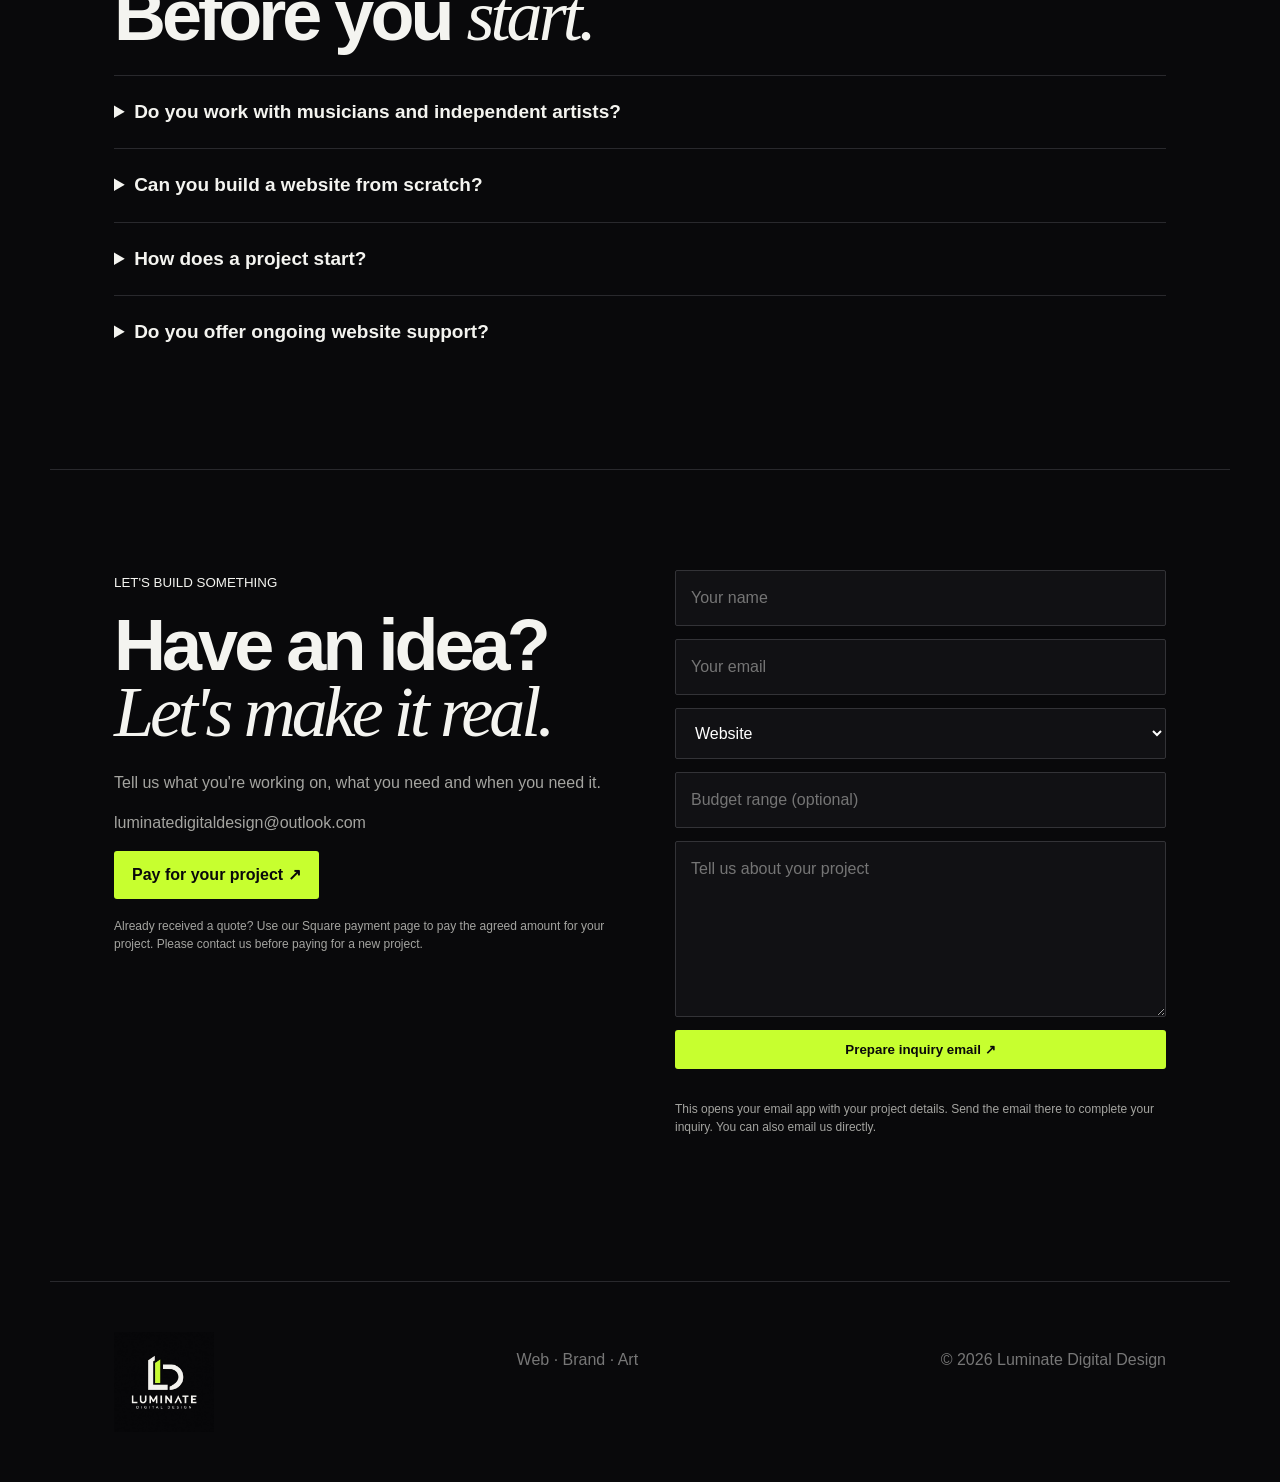
==== commit 08bc0cb3: "Display approved logo in header hero and footer" ====
--- a/index.html
+++ b/index.html
@@ -5,11 +5,12 @@
 <meta name="description" content="Luminate Digital Design creates bold websites, brand identities, logos, artist visuals, album artwork and digital design.">
 <link rel="icon" href="assets/favicon.svg" type="image/svg+xml"><meta name="theme-color" content="#09090b"><meta property="og:title" content="Luminate Digital Design"><meta property="og:description" content="Web. Brand. Art. Make your vision visible.">
 <link rel="canonical" href="https://luminatedigitaldesign.github.io/LuminateDigitalDesign/"><meta property="og:url" content="https://luminatedigitaldesign.github.io/LuminateDigitalDesign/"><title>Luminate Digital Design — Web · Brand · Art</title><link rel="stylesheet" href="styles.css">
+<style>.logo img{display:block;object-fit:contain}header{padding-top:8px;padding-bottom:8px}@media(max-width:800px){header nav.open{top:89px}}</style>
 </head>
 <body>
-<header><a class="logo" href="#top" aria-label="Luminate home">L<span>UMINATE</span></a><button class="menu" id="menu" aria-label="Open menu">☰</button><nav id="nav"><a href="#work">Work</a><a href="#services">Services</a><a href="#pricing">Pricing</a><a href="#process">Process</a><a href="#contact">Contact</a></nav><a class="cta" href="#contact">Start a project ↗</a></header>
+<header><a class="logo" href="#top" aria-label="Luminate home"><img src="assets/luminate-logo.svg" alt="Luminate Digital Design" width="72" height="72"></a><button class="menu" id="menu" aria-label="Open menu">☰</button><nav id="nav"><a href="#work">Work</a><a href="#services">Services</a><a href="#pricing">Pricing</a><a href="#process">Process</a><a href="#contact">Contact</a></nav><a class="cta" href="#contact">Start a project ↗</a></header>
 <main id="top">
-<section class="hero"><div><small>CREATIVE DIGITAL STUDIO · FLORIDA</small><h1>Make your<br><i>vision</i> visible.</h1><p>Websites, brands and artwork designed to make people stop scrolling and start paying attention.</p><div class="actions"><a class="button" href="#contact">Start a project ↗</a><a class="textlink" href="#work">See the work ↓</a></div></div><div class="hero-art"><div class="orb"></div><div class="card c1">WEB<br><b>DESIGN</b></div><div class="card c2">BRAND<br><b>IDENTITY</b></div><div class="card c3">MUSIC<br><b>ARTWORK</b></div></div></section>
+<section class="hero"><div><small>CREATIVE DIGITAL STUDIO · FLORIDA</small><h1>Make your<br><i>vision</i> visible.</h1><p>Websites, brands and artwork designed to make people stop scrolling and start paying attention.</p><div class="actions"><a class="button" href="#contact">Start a project ↗</a><a class="textlink" href="#work">See the work ↓</a></div></div><div class="hero-art"><img src="assets/luminate-logo.svg" alt="Luminate Digital Design logo" width="700" height="700" style="width:100%;height:100%;object-fit:contain"></div></section>
 <div class="ticker">WEB DESIGN ✦ BRANDING ✦ ALBUM ART ✦ DIGITAL DESIGN ✦ WEB DESIGN ✦ BRANDING ✦</div>
 <section id="work"><small>SELECTED CONCEPTS</small><h2>Designed to <i>stand out.</i></h2><div class="grid"><article class="wide"><div class="mock website"><strong>YOUR<br><i>STORY.</i></strong></div><p>01 / WEB DESIGN</p><h3>Digital presence, elevated.</h3></article><article><div class="mock album"><strong>NO<br>LIGHT<br>WITHOUT<br>SHADOW.</strong></div><p>02 / ALBUM ART</p><h3>Artwork with atmosphere.</h3></article><article><div class="mock brand"><strong>LD ✦</strong><span>LUMINATE</span></div><p>03 / BRAND IDENTITY</p><h3>A brand people remember.</h3></article></div></section>
 <section id="services"><small>WHAT WE DO</small><h2>One studio.<br><i>Endless possibilities.</i></h2><div class="services"><div><b>01</b><h3>Web Design</h3><p>Modern, responsive websites that turn attention into action.</p></div><div><b>02</b><h3>Brand Identity</h3><p>Logos, typography, color and visual systems built around your identity.</p></div><div><b>03</b><h3>Music & Album Art</h3><p>Single covers, album artwork and artist visuals with a distinct point of view.</p></div><div><b>04</b><h3>Digital Design</h3><p>Social graphics, flyers, posters and custom visual assets.</p></div></div></section>
@@ -19,5 +20,5 @@
 <section class="faq"><small>QUICK ANSWERS</small><h2>Before you <i>start.</i></h2><details><summary>Do you work with musicians and independent artists?</summary><p>Yes. Album covers, single artwork, artist branding and launch graphics are a core part of the studio.</p></details><details><summary>Can you build a website from scratch?</summary><p>Yes. Luminate can handle the visual direction, responsive front-end build and launch-ready files.</p></details><details><summary>How does a project start?</summary><p>Send an inquiry with your idea, scope and deadline. You'll receive a clear next step and quote.</p></details><details><summary>Do you offer ongoing website support?</summary><p>Yes. Maintenance and updates can be added after launch.</p></details></section>
 <section id="contact" class="contact"><div><small>LET'S BUILD SOMETHING</small><h2>Have an idea?<br><i>Let's make it real.</i></h2><p>Tell us what you're working on, what you need and when you need it.</p><p><a href="mailto:luminatedigitaldesign@outlook.com">luminatedigitaldesign@outlook.com</a></p><p><a class="button" href="https://square.link/u/USXY8X4Q" target="_blank" rel="noopener noreferrer">Pay for your project ↗</a></p><p class="fine">Already received a quote? Use our Square payment page to pay the agreed amount for your project. Please contact us before paying for a new project.</p></div><form id="form"><input name="name" aria-label="Your name" autocomplete="name" required placeholder="Your name"><input name="email" aria-label="Your email" autocomplete="email" type="email" required placeholder="Your email"><select name="project" aria-label="Project type"><option>Website</option><option>Logo / Branding</option><option>Album / Single Artwork</option><option>Artist Package</option><option>Digital Design</option><option>Other</option></select><input name="budget" aria-label="Budget range" placeholder="Budget range (optional)"><textarea name="message" aria-label="Project details" rows="6" required placeholder="Tell us about your project"></textarea><button class="button" type="submit">Prepare inquiry email ↗</button><p class="fine">This opens your email app with your project details. Send the email there to complete your inquiry. You can also email us directly.</p><span id="status" aria-live="polite"></span></form></section>
 </main>
-<footer><div class="logo">L<span>UMINATE</span></div><p>Web · Brand · Art</p><p>© 2026 Luminate Digital Design</p></footer><script src="script.js"></script>
+<footer><div class="logo"><img src="assets/luminate-logo.svg" alt="Luminate Digital Design" width="100" height="100" loading="lazy"></div><p>Web · Brand · Art</p><p>© 2026 Luminate Digital Design</p></footer><script src="script.js"></script>
 </body></html>
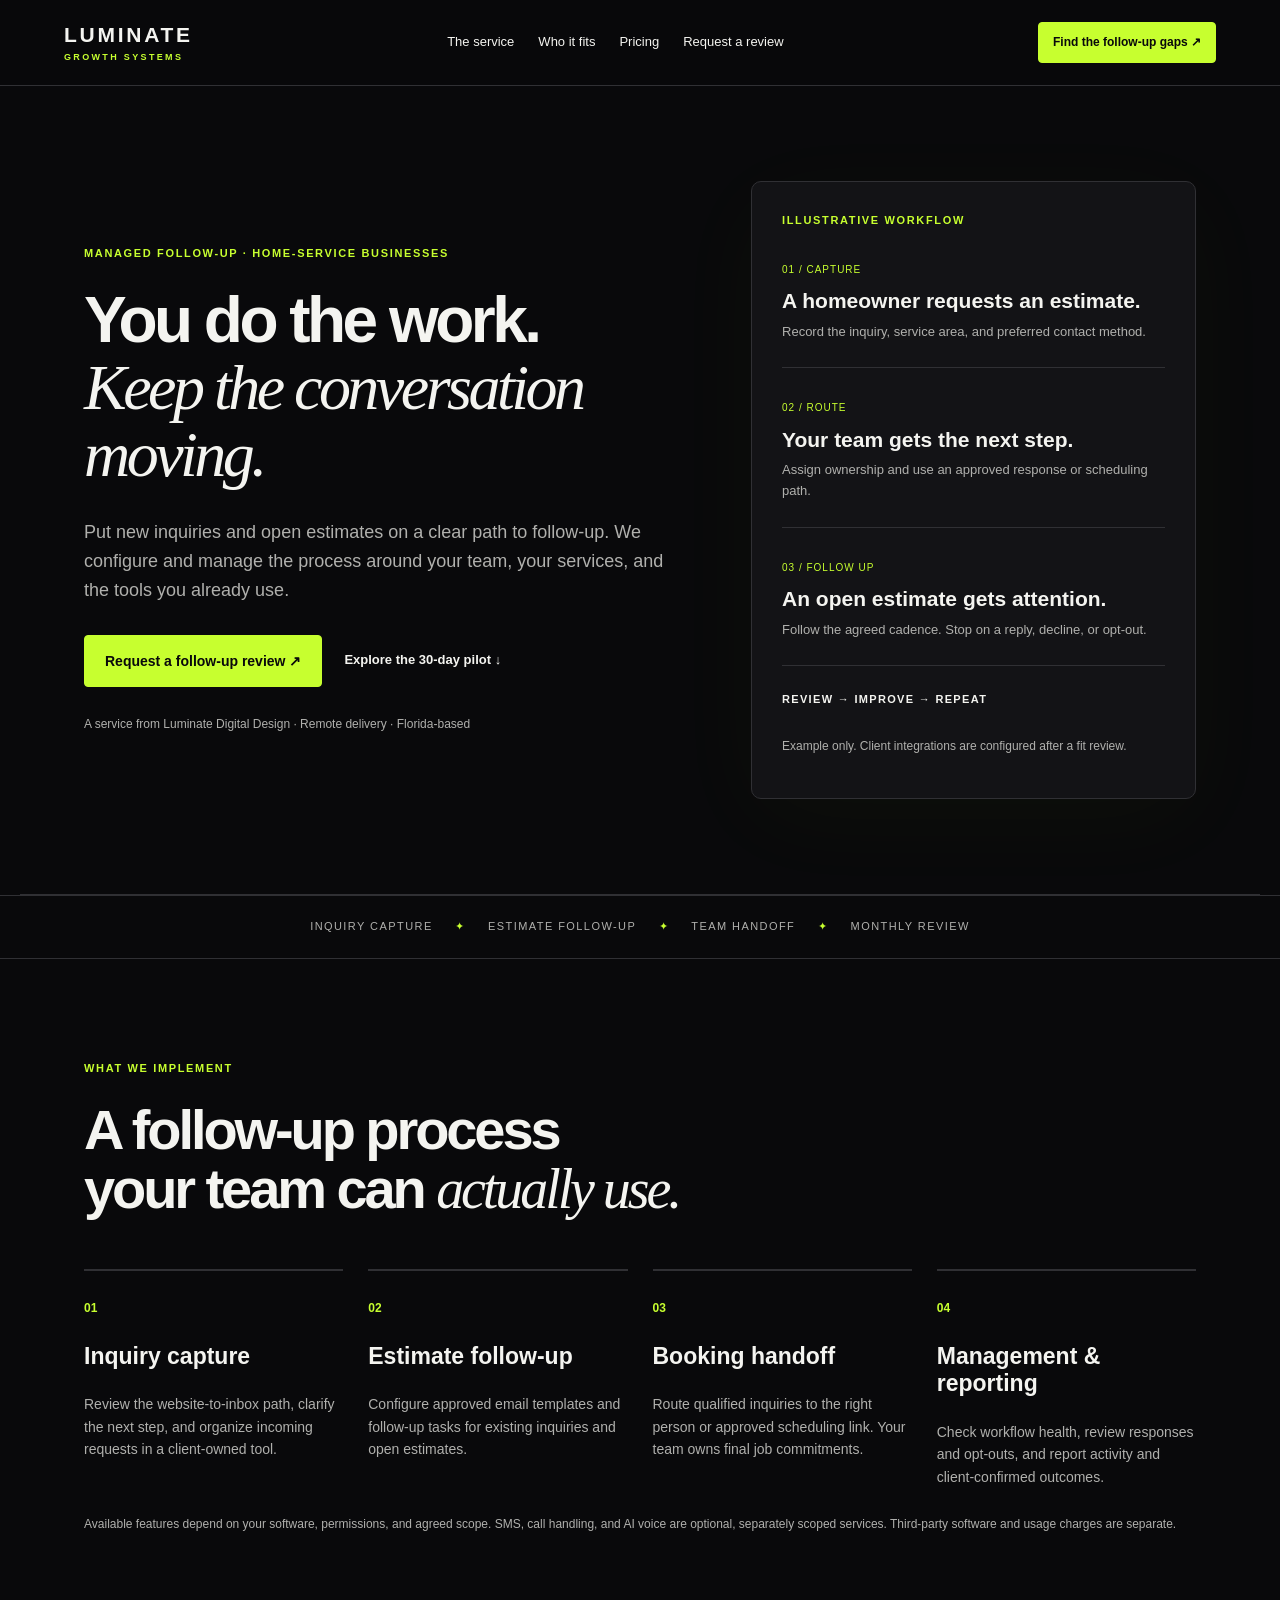
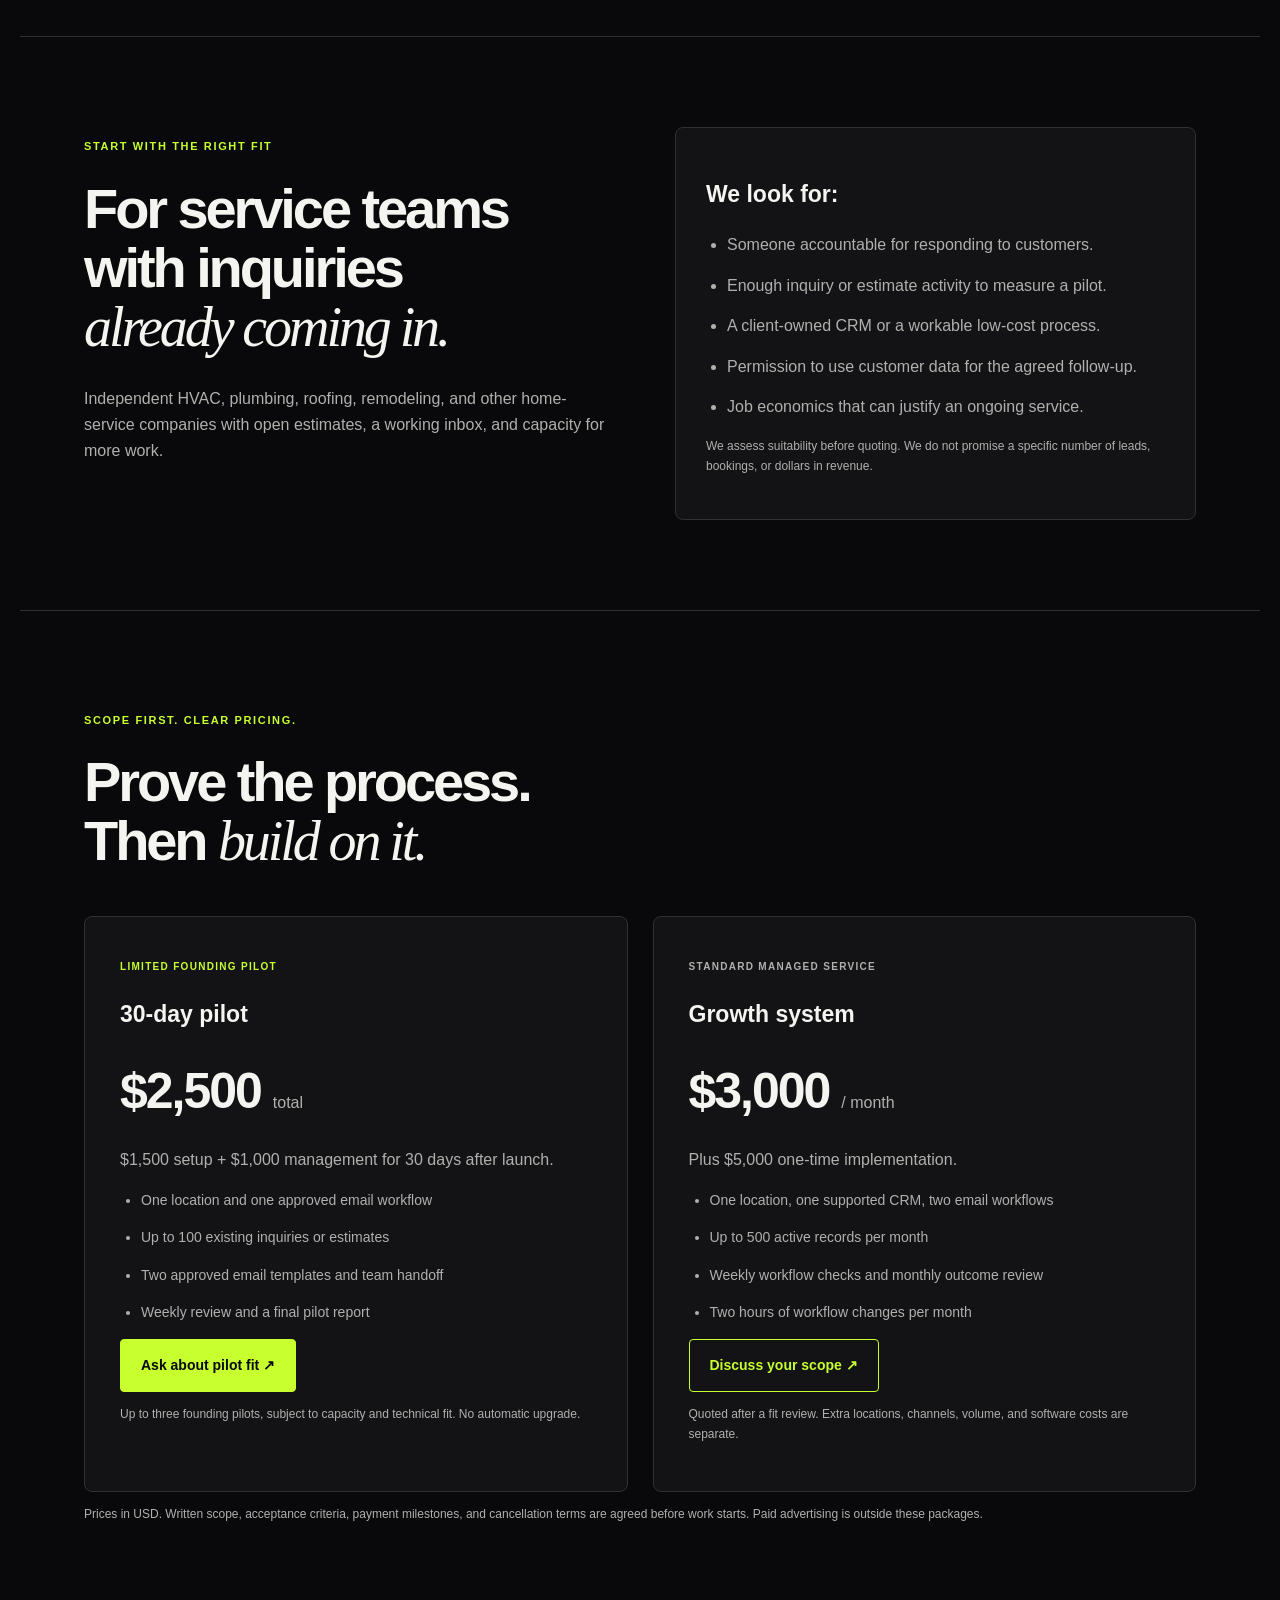
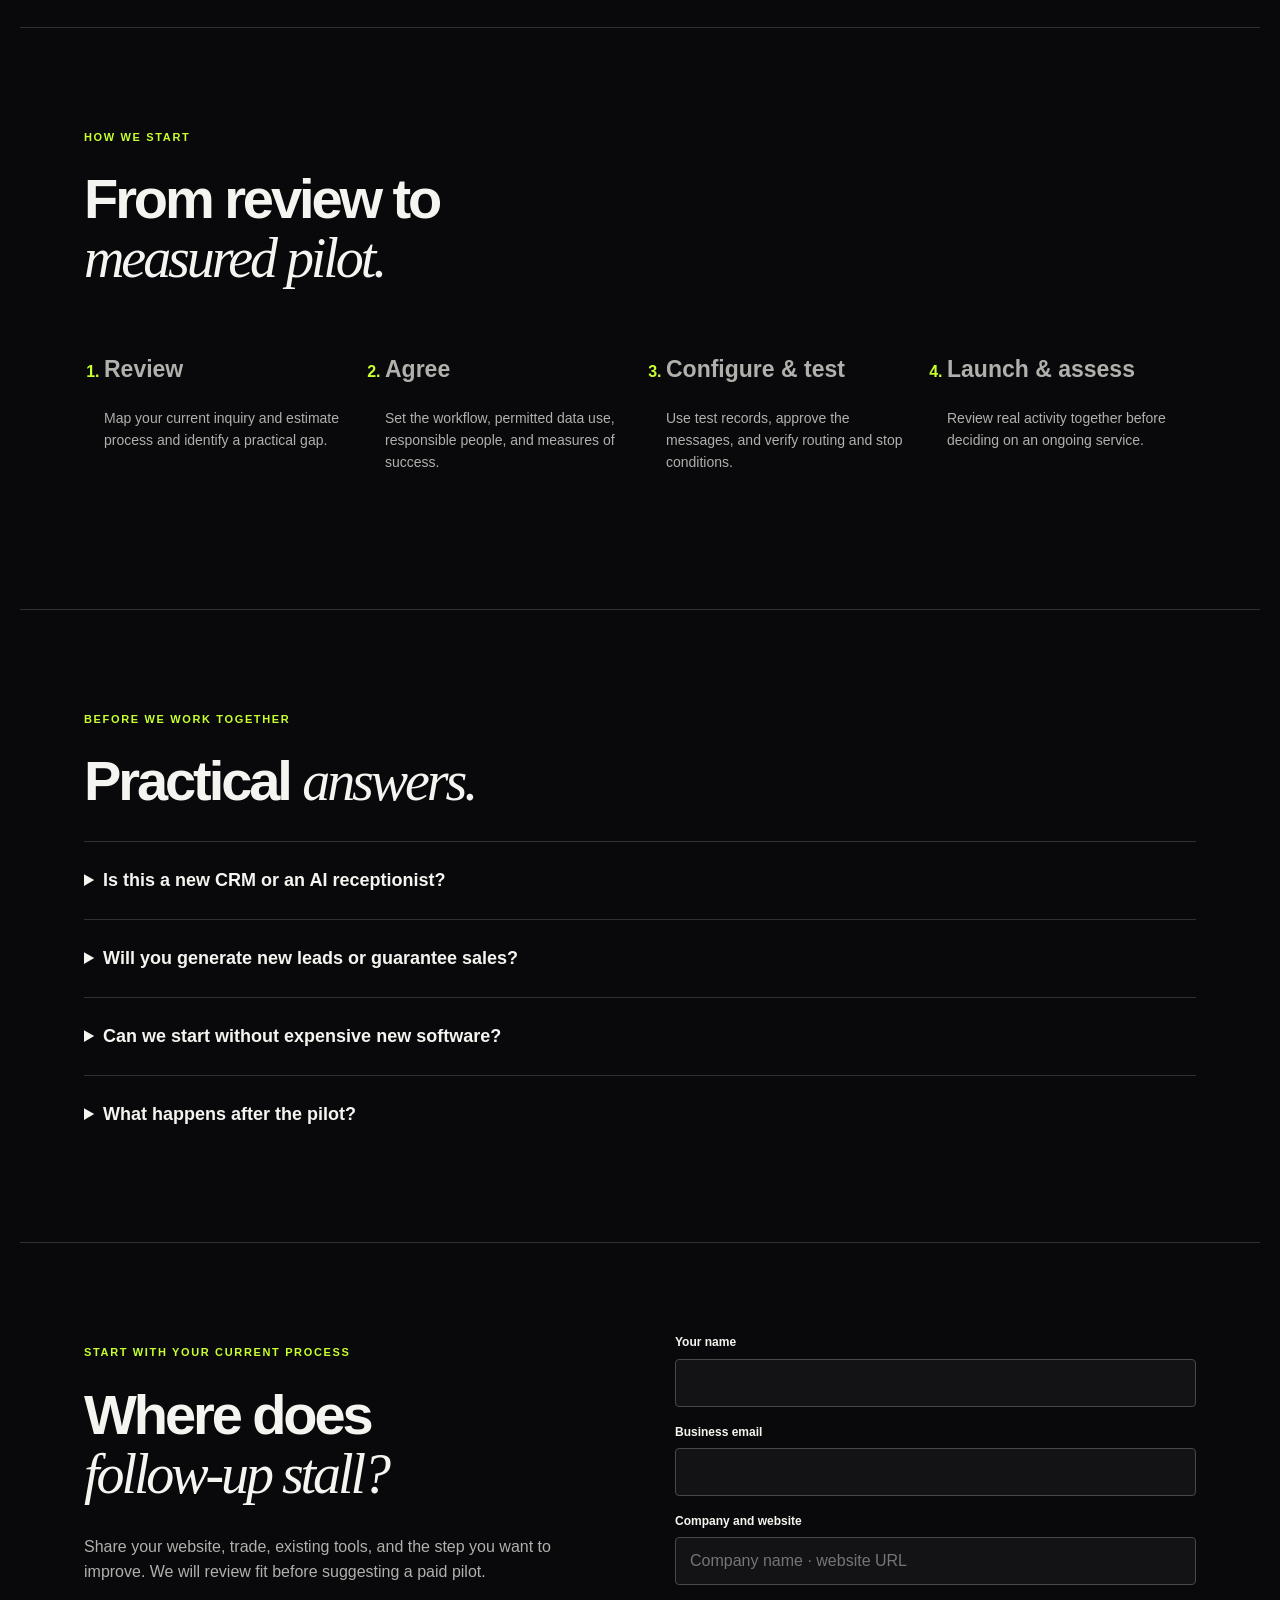
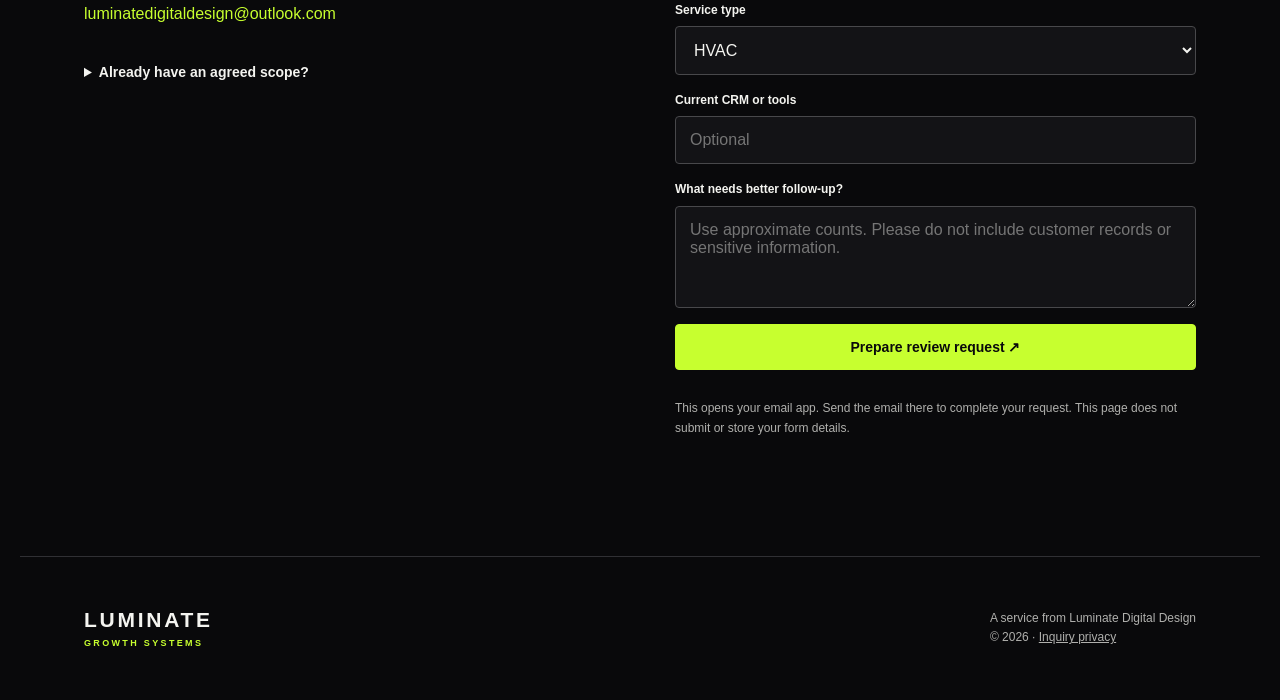
==== commit d9b9f527: "Pivot Luminate to managed home-service inquiry and estimate follow-up" ====
--- a/index.html
+++ b/index.html
@@ -1,24 +1,12 @@
 <!doctype html>
-<html lang="en">
-<head>
-<meta charset="utf-8"><meta name="viewport" content="width=device-width,initial-scale=1">
-<meta name="description" content="Luminate Digital Design creates bold websites, brand identities, logos, artist visuals, album artwork and digital design.">
-<link rel="icon" href="assets/favicon.svg" type="image/svg+xml"><meta name="theme-color" content="#09090b"><meta property="og:title" content="Luminate Digital Design"><meta property="og:description" content="Web. Brand. Art. Make your vision visible.">
-<link rel="canonical" href="https://luminatedigitaldesign.github.io/LuminateDigitalDesign/"><meta property="og:url" content="https://luminatedigitaldesign.github.io/LuminateDigitalDesign/"><title>Luminate Digital Design — Web · Brand · Art</title><link rel="stylesheet" href="styles.css">
-<style>.logo img{display:block;object-fit:contain}header{padding-top:8px;padding-bottom:8px}@media(max-width:800px){header nav.open{top:89px}}</style>
-</head>
-<body>
-<header><a class="logo" href="#top" aria-label="Luminate home"><img src="assets/luminate-logo.svg" alt="Luminate Digital Design" width="72" height="72"></a><button class="menu" id="menu" aria-label="Open menu">☰</button><nav id="nav"><a href="#work">Work</a><a href="#services">Services</a><a href="#pricing">Pricing</a><a href="#process">Process</a><a href="#contact">Contact</a></nav><a class="cta" href="#contact">Start a project ↗</a></header>
-<main id="top">
-<section class="hero"><div><small>CREATIVE DIGITAL STUDIO · FLORIDA</small><h1>Make your<br><i>vision</i> visible.</h1><p>Websites, brands and artwork designed to make people stop scrolling and start paying attention.</p><div class="actions"><a class="button" href="#contact">Start a project ↗</a><a class="textlink" href="#work">See the work ↓</a></div></div><div class="hero-art"><img src="assets/luminate-logo.svg" alt="Luminate Digital Design logo" width="700" height="700" style="width:100%;height:100%;object-fit:contain"></div></section>
-<div class="ticker">WEB DESIGN ✦ BRANDING ✦ ALBUM ART ✦ DIGITAL DESIGN ✦ WEB DESIGN ✦ BRANDING ✦</div>
-<section id="work"><small>SELECTED CONCEPTS</small><h2>Designed to <i>stand out.</i></h2><div class="grid"><article class="wide"><div class="mock website"><strong>YOUR<br><i>STORY.</i></strong></div><p>01 / WEB DESIGN</p><h3>Digital presence, elevated.</h3></article><article><div class="mock album"><strong>NO<br>LIGHT<br>WITHOUT<br>SHADOW.</strong></div><p>02 / ALBUM ART</p><h3>Artwork with atmosphere.</h3></article><article><div class="mock brand"><strong>LD ✦</strong><span>LUMINATE</span></div><p>03 / BRAND IDENTITY</p><h3>A brand people remember.</h3></article></div></section>
-<section id="services"><small>WHAT WE DO</small><h2>One studio.<br><i>Endless possibilities.</i></h2><div class="services"><div><b>01</b><h3>Web Design</h3><p>Modern, responsive websites that turn attention into action.</p></div><div><b>02</b><h3>Brand Identity</h3><p>Logos, typography, color and visual systems built around your identity.</p></div><div><b>03</b><h3>Music & Album Art</h3><p>Single covers, album artwork and artist visuals with a distinct point of view.</p></div><div><b>04</b><h3>Digital Design</h3><p>Social graphics, flyers, posters and custom visual assets.</p></div></div></section>
-<section id="pricing"><small>STARTING POINTS</small><h2>Clear packages.<br><i>Custom when needed.</i></h2><div class="prices"><div><b>QUICK DESIGN</b><h3>$150+</h3><p>Logos, covers, flyers or single graphics.</p></div><div><b>SIGNATURE</b><h3>$500+</h3><p>Artist visual packages, brand kits or focused websites.</p></div><div><b>FULL BUILD</b><h3>$1,000+</h3><p>Complete website, identity or multi-piece creative project.</p></div></div><p class="fine">Final quotes depend on scope, revisions, content and turnaround. A deposit is required before work begins.</p></section>
-<section id="process"><small>THE PROCESS</small><h2>From idea to<br><i>finished piece.</i></h2><div class="steps"><div><b>01</b><h3>Discover</h3><p>Understand the goal, audience and what makes you different.</p></div><div><b>02</b><h3>Design</h3><p>Build a focused visual direction and refine it with you.</p></div><div><b>03</b><h3>Build</h3><p>Turn the approved direction into a polished final product.</p></div><div><b>04</b><h3>Launch</h3><p>Package, deliver and put your new identity to work.</p></div></div></section>
-<section class="manifesto"><small>THE LUMINATE APPROACH</small><h2>Good design gets noticed.<br><i>Great design gets remembered.</i></h2><p>Clean digital design with bold creative direction. No cookie-cutter look.</p></section>
-<section class="faq"><small>QUICK ANSWERS</small><h2>Before you <i>start.</i></h2><details><summary>Do you work with musicians and independent artists?</summary><p>Yes. Album covers, single artwork, artist branding and launch graphics are a core part of the studio.</p></details><details><summary>Can you build a website from scratch?</summary><p>Yes. Luminate can handle the visual direction, responsive front-end build and launch-ready files.</p></details><details><summary>How does a project start?</summary><p>Send an inquiry with your idea, scope and deadline. You'll receive a clear next step and quote.</p></details><details><summary>Do you offer ongoing website support?</summary><p>Yes. Maintenance and updates can be added after launch.</p></details></section>
-<section id="contact" class="contact"><div><small>LET'S BUILD SOMETHING</small><h2>Have an idea?<br><i>Let's make it real.</i></h2><p>Tell us what you're working on, what you need and when you need it.</p><p><a href="mailto:luminatedigitaldesign@outlook.com">luminatedigitaldesign@outlook.com</a></p><p><a class="button" href="https://square.link/u/USXY8X4Q" target="_blank" rel="noopener noreferrer">Pay for your project ↗</a></p><p class="fine">Already received a quote? Use our Square payment page to pay the agreed amount for your project. Please contact us before paying for a new project.</p></div><form id="form"><input name="name" aria-label="Your name" autocomplete="name" required placeholder="Your name"><input name="email" aria-label="Your email" autocomplete="email" type="email" required placeholder="Your email"><select name="project" aria-label="Project type"><option>Website</option><option>Logo / Branding</option><option>Album / Single Artwork</option><option>Artist Package</option><option>Digital Design</option><option>Other</option></select><input name="budget" aria-label="Budget range" placeholder="Budget range (optional)"><textarea name="message" aria-label="Project details" rows="6" required placeholder="Tell us about your project"></textarea><button class="button" type="submit">Prepare inquiry email ↗</button><p class="fine">This opens your email app with your project details. Send the email there to complete your inquiry. You can also email us directly.</p><span id="status" aria-live="polite"></span></form></section>
-</main>
-<footer><div class="logo"><img src="assets/luminate-logo.svg" alt="Luminate Digital Design" width="100" height="100" loading="lazy"></div><p>Web · Brand · Art</p><p>© 2026 Luminate Digital Design</p></footer><script src="script.js"></script>
-</body></html>+<html lang="en"><head><meta charset="utf-8"><meta name="viewport" content="width=device-width,initial-scale=1"><title>Luminate Growth Systems | Home-Service Follow-Up</title><meta name="description" content="Managed inquiry capture and estimate follow-up for independent home-service businesses. Start with a scoped 30-day pilot."><meta name="theme-color" content="#09090b"><link rel="icon" href="assets/favicon.svg"><link rel="canonical" href="https://luminatedigitaldesign.github.io/LuminateDigitalDesign/"><meta property="og:title" content="Luminate Growth Systems"><meta property="og:description" content="Put your inquiries and open estimates on a clear path to follow-up."><meta property="og:url" content="https://luminatedigitaldesign.github.io/LuminateDigitalDesign/"><link rel="stylesheet" href="styles.css"></head>
+<body><header><a class="logo" href="#top">LUMINATE<span>GROWTH SYSTEMS</span></a><button class="menu" id="menu" aria-label="Open navigation" aria-controls="nav" aria-expanded="false">☰</button><nav id="nav"><a href="#system">The service</a><a href="#fit">Who it fits</a><a href="#pricing">Pricing</a><a href="#contact">Request a review</a></nav><a class="button small" href="#contact">Find the follow-up gaps ↗</a></header>
+<main id="top"><section class="hero"><div><p class="eyebrow">MANAGED FOLLOW-UP · HOME-SERVICE BUSINESSES</p><h1>You do the work.<br><em>Keep the conversation moving.</em></h1><p class="intro">Put new inquiries and open estimates on a clear path to follow-up. We configure and manage the process around your team, your services, and the tools you already use.</p><div class="actions"><a class="button" href="#contact">Request a follow-up review ↗</a><a href="#pricing" class="textlink">Explore the 30-day pilot ↓</a></div><p class="note">A service from Luminate Digital Design · Remote delivery · Florida-based</p></div><aside class="workflow" aria-label="Illustrative follow-up workflow"><div class="label">ILLUSTRATIVE WORKFLOW</div><div class="event"><span>01 / CAPTURE</span><h3>A homeowner requests an estimate.</h3><p>Record the inquiry, service area, and preferred contact method.</p></div><div class="event"><span>02 / ROUTE</span><h3>Your team gets the next step.</h3><p>Assign ownership and use an approved response or scheduling path.</p></div><div class="event"><span>03 / FOLLOW UP</span><h3>An open estimate gets attention.</h3><p>Follow the agreed cadence. Stop on a reply, decline, or opt-out.</p></div><div class="outcome">REVIEW → IMPROVE → REPEAT</div><p class="note">Example only. Client integrations are configured after a fit review.</p></aside></section>
+<div class="strip">INQUIRY CAPTURE <span>✦</span> ESTIMATE FOLLOW-UP <span>✦</span> TEAM HANDOFF <span>✦</span> MONTHLY REVIEW</div>
+<section id="system"><p class="eyebrow">WHAT WE IMPLEMENT</p><h2>A follow-up process<br>your team can <em>actually use.</em></h2><div class="cards"><article><b>01</b><h3>Inquiry capture</h3><p>Review the website-to-inbox path, clarify the next step, and organize incoming requests in a client-owned tool.</p></article><article><b>02</b><h3>Estimate follow-up</h3><p>Configure approved email templates and follow-up tasks for existing inquiries and open estimates.</p></article><article><b>03</b><h3>Booking handoff</h3><p>Route qualified inquiries to the right person or approved scheduling link. Your team owns final job commitments.</p></article><article><b>04</b><h3>Management & reporting</h3><p>Check workflow health, review responses and opt-outs, and report activity and client-confirmed outcomes.</p></article></div><p class="note">Available features depend on your software, permissions, and agreed scope. SMS, call handling, and AI voice are optional, separately scoped services. Third-party software and usage charges are separate.</p></section>
+<section id="fit" class="split"><div><p class="eyebrow">START WITH THE RIGHT FIT</p><h2>For service teams<br>with inquiries<br><em>already coming in.</em></h2><p>Independent HVAC, plumbing, roofing, remodeling, and other home-service companies with open estimates, a working inbox, and capacity for more work.</p></div><div class="fit-list"><h3>We look for:</h3><ul><li>Someone accountable for responding to customers.</li><li>Enough inquiry or estimate activity to measure a pilot.</li><li>A client-owned CRM or a workable low-cost process.</li><li>Permission to use customer data for the agreed follow-up.</li><li>Job economics that can justify an ongoing service.</li></ul><p class="note">We assess suitability before quoting. We do not promise a specific number of leads, bookings, or dollars in revenue.</p></div></section>
+<section id="pricing"><p class="eyebrow">SCOPE FIRST. CLEAR PRICING.</p><h2>Prove the process.<br>Then <em>build on it.</em></h2><div class="pricing"><article><span class="badge">LIMITED FOUNDING PILOT</span><h3>30-day pilot</h3><div class="price">$2,500 <small>total</small></div><p>$1,500 setup + $1,000 management for 30 days after launch.</p><ul><li>One location and one approved email workflow</li><li>Up to 100 existing inquiries or estimates</li><li>Two approved email templates and team handoff</li><li>Weekly review and a final pilot report</li></ul><a class="button" href="#contact">Ask about pilot fit ↗</a><p class="note">Up to three founding pilots, subject to capacity and technical fit. No automatic upgrade.</p></article><article><span class="badge muted">STANDARD MANAGED SERVICE</span><h3>Growth system</h3><div class="price">$3,000 <small>/ month</small></div><p>Plus $5,000 one-time implementation.</p><ul><li>One location, one supported CRM, two email workflows</li><li>Up to 500 active records per month</li><li>Weekly workflow checks and monthly outcome review</li><li>Two hours of workflow changes per month</li></ul><a class="button secondary" href="#contact">Discuss your scope ↗</a><p class="note">Quoted after a fit review. Extra locations, channels, volume, and software costs are separate.</p></article></div><p class="note">Prices in USD. Written scope, acceptance criteria, payment milestones, and cancellation terms are agreed before work starts. Paid advertising is outside these packages.</p></section>
+<section><p class="eyebrow">HOW WE START</p><h2>From review to<br><em>measured pilot.</em></h2><ol class="steps"><li><h3>Review</h3><p>Map your current inquiry and estimate process and identify a practical gap.</p></li><li><h3>Agree</h3><p>Set the workflow, permitted data use, responsible people, and measures of success.</p></li><li><h3>Configure & test</h3><p>Use test records, approve the messages, and verify routing and stop conditions.</p></li><li><h3>Launch & assess</h3><p>Review real activity together before deciding on an ongoing service.</p></li></ol></section>
+<section class="faq"><p class="eyebrow">BEFORE WE WORK TOGETHER</p><h2>Practical <em>answers.</em></h2><details><summary>Is this a new CRM or an AI receptionist?</summary><p>It is a managed implementation and follow-up service. We start with your existing software when practical. AI receptionist or SMS work is separately scoped after we verify the platform and requirements.</p></details><details><summary>Will you generate new leads or guarantee sales?</summary><p>The core offer focuses on inquiries and estimates you already have. Results depend on lead quality, your response capacity, pricing, and demand. No sales or revenue guarantee is included.</p></details><details><summary>Can we start without expensive new software?</summary><p>Often we can begin with an approved email workflow and a simple shared process. We verify this during the review. Any new subscriptions or usage charges require your approval and are separate.</p></details><details><summary>What happens after the pilot?</summary><p>We review the report with you. Continuing requires a new written scope and price agreement; the pilot does not automatically become a monthly subscription.</p></details></section>
+<section id="contact" class="contact"><div><p class="eyebrow">START WITH YOUR CURRENT PROCESS</p><h2>Where does<br><em>follow-up stall?</em></h2><p>Share your website, trade, existing tools, and the step you want to improve. We will review fit before suggesting a paid pilot.</p><a class="email" href="mailto:luminatedigitaldesign@outlook.com">luminatedigitaldesign@outlook.com</a><details class="payment"><summary>Already have an agreed scope?</summary><p>Use the existing Square project payment page only for an amount and description agreed in writing. Checkout may show the Luminate Digital Design account name. Confirm the amount matches your quote.</p><a class="button secondary" href="https://square.link/u/USXY8X4Q" target="_blank" rel="noopener noreferrer">Open agreed payment page ↗</a></details></div><form id="form"><label>Your name<input name="name" autocomplete="name" required></label><label>Business email<input name="email" type="email" autocomplete="email" required></label><label>Company and website<input name="company" required placeholder="Company name · website URL"></label><label>Service type<select name="project"><option>HVAC</option><option>Plumbing</option><option>Roofing</option><option>Remodeling</option><option>Other home service</option></select></label><label>Current CRM or tools<input name="tools" placeholder="Optional"></label><label>What needs better follow-up?<textarea name="message" rows="4" required placeholder="Use approximate counts. Please do not include customer records or sensitive information."></textarea></label><button class="button" type="submit">Prepare review request ↗</button><p class="note">This opens your email app. Send the email there to complete your request. This page does not submit or store your form details.</p><span id="status" role="status"></span></form></section></main>
+<footer><div class="logo">LUMINATE<span>GROWTH SYSTEMS</span></div><p>A service from Luminate Digital Design<br>© 2026 · <a href="privacy.html">Inquiry privacy</a></p></footer><script src="script.js"></script></body></html>
--- a/styles.css
+++ b/styles.css
@@ -1 +1 @@
-:root{--bg:#09090b;--panel:#111114;--text:#f4f4f0;--muted:#a4a4a0;--line:#29292d;--accent:#c7ff2f;--max:1180px}*{box-sizing:border-box}html{scroll-behavior:smooth}body{margin:0;background:var(--bg);color:var(--text);font-family:Inter,Arial,sans-serif;line-height:1.5}a{color:inherit;text-decoration:none}header{position:sticky;top:0;z-index:20;display:flex;align-items:center;justify-content:space-between;gap:24px;padding:18px 5%;background:#09090be8;backdrop-filter:blur(14px);border-bottom:1px solid #ffffff12}.logo{font-weight:900;letter-spacing:.14em;font-size:20px}nav{display:flex;gap:28px;color:#c9c9c5;font-size:14px}nav a:hover,.textlink:hover{color:var(--accent)}.cta,.button{background:var(--accent);color:#09090b;border:0;padding:12px 18px;font-weight:800;border-radius:3px;display:inline-block;cursor:pointer}.menu{display:none;background:none;border:0;color:#fff;font-size:26px}.hero,section{max-width:var(--max);margin:auto;padding:100px 5%}.hero{min-height:730px;display:grid;grid-template-columns:1.05fr .95fr;align-items:center;gap:70px}.hero small,section>small{letter-spacing:.16em;color:var(--accent);font-weight:800;font-size:11px}.hero h1,h2{font-size:clamp(50px,7vw,94px);line-height:.92;letter-spacing:-.055em;margin:18px 0 26px}.hero h1 i,h2 i{font-family:Georgia,serif;font-weight:400}.hero p{max-width:620px;color:var(--muted);font-size:18px}.actions{display:flex;gap:24px;align-items:center;margin-top:34px}.textlink{font-weight:700}.hero-art{height:500px;position:relative}.orb{position:absolute;width:320px;height:320px;border-radius:50%;background:radial-gradient(circle at 35% 30%,#efffc2,#c7ff2f 25%,#3b4b0c 55%,#111 72%);left:50%;top:50%;transform:translate(-50%,-50%);box-shadow:0 0 100px #c7ff2f1f}.card{position:absolute;background:#121214e8;border:1px solid #38383b;padding:20px 22px;line-height:1.05;font-size:12px;letter-spacing:.14em;box-shadow:0 20px 50px #0008}.card b{font-size:20px}.c1{left:2%;top:12%;transform:rotate(-7deg)}.c2{right:2%;top:30%;transform:rotate(6deg)}.c3{left:17%;bottom:12%;transform:rotate(4deg)}.ticker{border-block:1px solid var(--line);padding:17px 0;white-space:nowrap;overflow:hidden;color:#8e8e8a;font-size:12px;letter-spacing:.18em;text-align:center}section{border-bottom:1px solid var(--line)}section h2{font-size:clamp(44px,6vw,72px)}.grid{display:grid;grid-template-columns:1.3fr .7fr;gap:32px;margin-top:50px}.grid .wide{grid-row:span 2}.mock{min-height:420px;border:1px solid #303034;display:flex;align-items:center;justify-content:center;overflow:hidden}.mock.website{background:linear-gradient(135deg,#d8ff62,#15170b 48%,#050505);color:#080909}.mock.website strong{font-size:clamp(45px,6vw,80px);line-height:.82;letter-spacing:-.06em}.mock.website i{font-family:Georgia,serif;font-weight:400}.mock.album{min-height:300px;background:linear-gradient(145deg,#25232a,#09090b);align-items:flex-end;justify-content:flex-start;padding:28px}.mock.album strong{font-size:30px;line-height:.9;letter-spacing:-.04em}.mock.brand{min-height:300px;background:#141416;flex-direction:column}.mock.brand strong{font-size:90px;letter-spacing:-.08em}.mock.brand span{letter-spacing:.25em;font-size:12px}.grid article p{color:var(--accent);font-size:10px;letter-spacing:.16em;margin:15px 0 4px}.grid h3{margin:0;font-size:24px}.services,.prices,.steps{display:grid;grid-template-columns:repeat(4,1fr);gap:1px;background:var(--line);margin-top:50px}.services>div,.prices>div,.steps>div{background:var(--bg);padding:28px;min-height:230px}.services b,.steps b{color:var(--accent);font-size:11px}.services h3,.steps h3{font-size:25px}.services p,.steps p,.prices p,.manifesto p,.contact p,.fine{color:var(--muted)}.prices{grid-template-columns:repeat(3,1fr)}.prices>div{min-height:210px}.prices b{font-size:11px;letter-spacing:.15em;color:var(--accent)}.prices h3{font-size:44px;margin:30px 0 5px}.fine{font-size:12px;margin-top:18px}.manifesto{padding-block:130px}.faq details{border-top:1px solid var(--line);padding:22px 0}.faq summary{cursor:pointer;font-size:19px;font-weight:700}.faq details p{max-width:700px;color:var(--muted)}.contact{display:grid;grid-template-columns:1fr 1fr;gap:70px}.contact form{display:grid;gap:13px}input,select,textarea{width:100%;background:#111114;border:1px solid #333337;color:#fff;padding:15px;font:inherit;border-radius:2px}input:focus,select:focus,textarea:focus{outline:2px solid var(--accent);outline-offset:-2px}textarea{resize:vertical}#status{font-size:13px;color:var(--accent);min-height:20px}footer{max-width:var(--max);margin:auto;padding:50px 5%;display:flex;justify-content:space-between;gap:20px;flex-wrap:wrap;color:#777}.button:hover,.cta:hover{filter:brightness(1.08)}@media(max-width:800px){header{padding:15px 5%}.menu{display:block}header nav,header>.cta{display:none}header nav.open{display:flex;position:absolute;top:68px;left:0;right:0;background:#0d0d0f;padding:22px 5%;border-bottom:1px solid var(--line);flex-direction:column;gap:18px}.hero{grid-template-columns:1fr;min-height:auto;padding-top:75px}.hero-art{height:380px}.orb{width:250px;height:250px}.grid{grid-template-columns:1fr}.grid .wide{grid-row:auto}.services,.steps{grid-template-columns:1fr 1fr}.prices,.contact{grid-template-columns:1fr}.contact{gap:30px}section{padding-block:75px}}@media(max-width:520px){.hero h1{font-size:54px}.hero-art{height:300px}.card{padding:14px}.services,.steps{grid-template-columns:1fr}.actions{flex-direction:column;align-items:flex-start}.mock{min-height:320px}}+:root{--bg:#09090b;--panel:#131316;--text:#f4f4f0;--muted:#b0b0ad;--line:#303034;--accent:#c7ff2f;--max:1240px}*{box-sizing:border-box}html{scroll-behavior:smooth;scroll-padding-top:100px}body{margin:0;background:var(--bg);color:var(--text);font:16px/1.6 Arial,sans-serif}a{color:inherit;text-decoration:none}a:hover{color:var(--accent)}a:focus-visible,button:focus-visible,summary:focus-visible{outline:2px solid var(--accent);outline-offset:5px}header{position:sticky;top:0;z-index:10;background:#09090bf5;border-bottom:1px solid var(--line);display:flex;align-items:center;justify-content:space-between;gap:22px;padding:22px 5%}.logo{font-weight:900;letter-spacing:.13em;font-size:21px;line-height:1.1}.logo span{display:block;font-size:9px;letter-spacing:.26em;color:var(--accent);margin-top:7px}nav{display:flex;gap:24px;font-size:13px}.button{display:inline-block;background:var(--accent);color:#09090b;border:1px solid var(--accent);padding:14px 20px;font-weight:800;font-size:14px;cursor:pointer;border-radius:4px}.button:hover{color:#09090b;filter:brightness(1.08)}.button.small{padding:10px 14px;font-size:12px}.button.secondary{background:transparent;color:var(--accent)}.menu{display:none;background:none;border:0;color:var(--text);font-size:24px}section{max-width:var(--max);margin:auto;padding:90px 5%;border-bottom:1px solid var(--line)}.hero{display:grid;grid-template-columns:1.15fr .85fr;gap:65px;align-items:center;padding-block:95px}.eyebrow,.label{color:var(--accent);font-size:11px;font-weight:800;letter-spacing:.15em}.eyebrow{margin-bottom:24px}h1,h2{font-size:clamp(42px,5vw,68px);letter-spacing:-.055em;line-height:1.05;margin:0 0 30px}h2{font-size:clamp(36px,4.5vw,56px)}em{font-family:Georgia,serif;font-weight:400}h3{font-size:23px;line-height:1.2}p{color:var(--muted)}.intro{font-size:18px;max-width:600px}.actions{display:flex;align-items:center;gap:22px;margin-top:30px}.textlink{font-size:13px;font-weight:700}.note{font-size:12px;line-height:1.7}.hero .note{margin-top:27px}.workflow{padding:30px;background:var(--panel);border:1px solid var(--line);border-radius:10px;box-shadow:0 20px 100px #c7ff2f08}.event{border-bottom:1px solid var(--line);padding:25px 0}.event span{color:var(--accent);font-size:10px;letter-spacing:.1em}.event h3{font-size:21px;margin:8px 0}.event p{font-size:13px;margin:0}.outcome{padding-top:25px;letter-spacing:.12em;font-size:11px;font-weight:700}.strip{border-block:1px solid var(--line);text-align:center;font-size:11px;letter-spacing:.13em;padding:22px 5%;color:var(--muted)}.strip span{color:var(--accent);padding:0 18px}.cards{display:grid;grid-template-columns:repeat(4,1fr);gap:25px;margin-top:50px}.cards article{border-top:2px solid var(--line);padding-top:23px}.cards b{color:var(--accent);font-size:12px}.cards p{font-size:14px}.split,.contact{display:grid;grid-template-columns:1fr 1fr;gap:70px}.fit-list{padding:30px;background:var(--panel);border:1px solid var(--line);border-radius:8px}ul{padding-left:21px}li{margin-bottom:15px;color:var(--muted)}.pricing{display:grid;grid-template-columns:1fr 1fr;gap:25px;margin-top:45px}.pricing article{border:1px solid var(--line);border-radius:8px;padding:35px;background:var(--panel)}.badge{color:var(--accent);font-size:10px;letter-spacing:.13em;font-weight:800}.badge.muted{color:var(--muted)}.price{font-size:50px;font-weight:800;letter-spacing:-.04em}.price small{font-size:16px;font-weight:400;color:var(--muted);letter-spacing:0}.pricing li{font-size:14px}.steps{display:grid;grid-template-columns:repeat(4,1fr);gap:32px;padding-left:20px;margin-top:45px}.steps li::marker{color:var(--accent);font-weight:800}.steps p{font-size:14px}.faq details{padding:24px 0;border-top:1px solid var(--line)}summary{cursor:pointer;font-size:18px;font-weight:700}.faq p{max-width:800px}.email{overflow-wrap:anywhere;color:var(--accent)}.payment{margin-top:35px}.payment p{font-size:13px}.payment summary{font-size:14px}.contact form{display:grid;gap:16px}label{font-size:12px;font-weight:700}input,select,textarea{display:block;width:100%;margin-top:6px;background:var(--panel);border:1px solid #48484b;border-radius:4px;color:var(--text);font:16px Arial,sans-serif;padding:14px}input:focus,select:focus,textarea:focus{outline:2px solid var(--accent)}textarea{resize:vertical}#status{color:var(--accent);font-size:13px}footer{max-width:var(--max);margin:auto;padding:40px 5%;display:flex;align-items:center;justify-content:space-between;gap:25px}footer p{font-size:12px}footer a{text-decoration:underline}@media(max-width:1000px){header>.button{display:none}.hero{gap:30px}.cards,.steps{grid-template-columns:1fr 1fr}.actions{align-items:flex-start;flex-direction:column}}@media(max-width:700px){header{padding:20px 5%}.menu{display:block}nav{display:none}nav.open{display:flex;position:absolute;top:82px;left:0;right:0;background:var(--bg);padding:24px 5%;flex-direction:column;border-bottom:1px solid var(--line)}.hero,.split,.contact,.pricing{grid-template-columns:1fr}.hero{padding-top:60px}.hero h1{font-size:45px}section{padding-block:60px}.split,.contact{gap:30px}.strip{line-height:2.5}.strip span{padding:0 7px}.pricing article{padding:26px}.workflow{padding:25px}footer{align-items:flex-start;flex-direction:column}}@media(max-width:420px){.cards,.steps{grid-template-columns:1fr}.hero h1{font-size:39px}.price{font-size:43px}}@media(prefers-reduced-motion:reduce){html{scroll-behavior:auto}}
